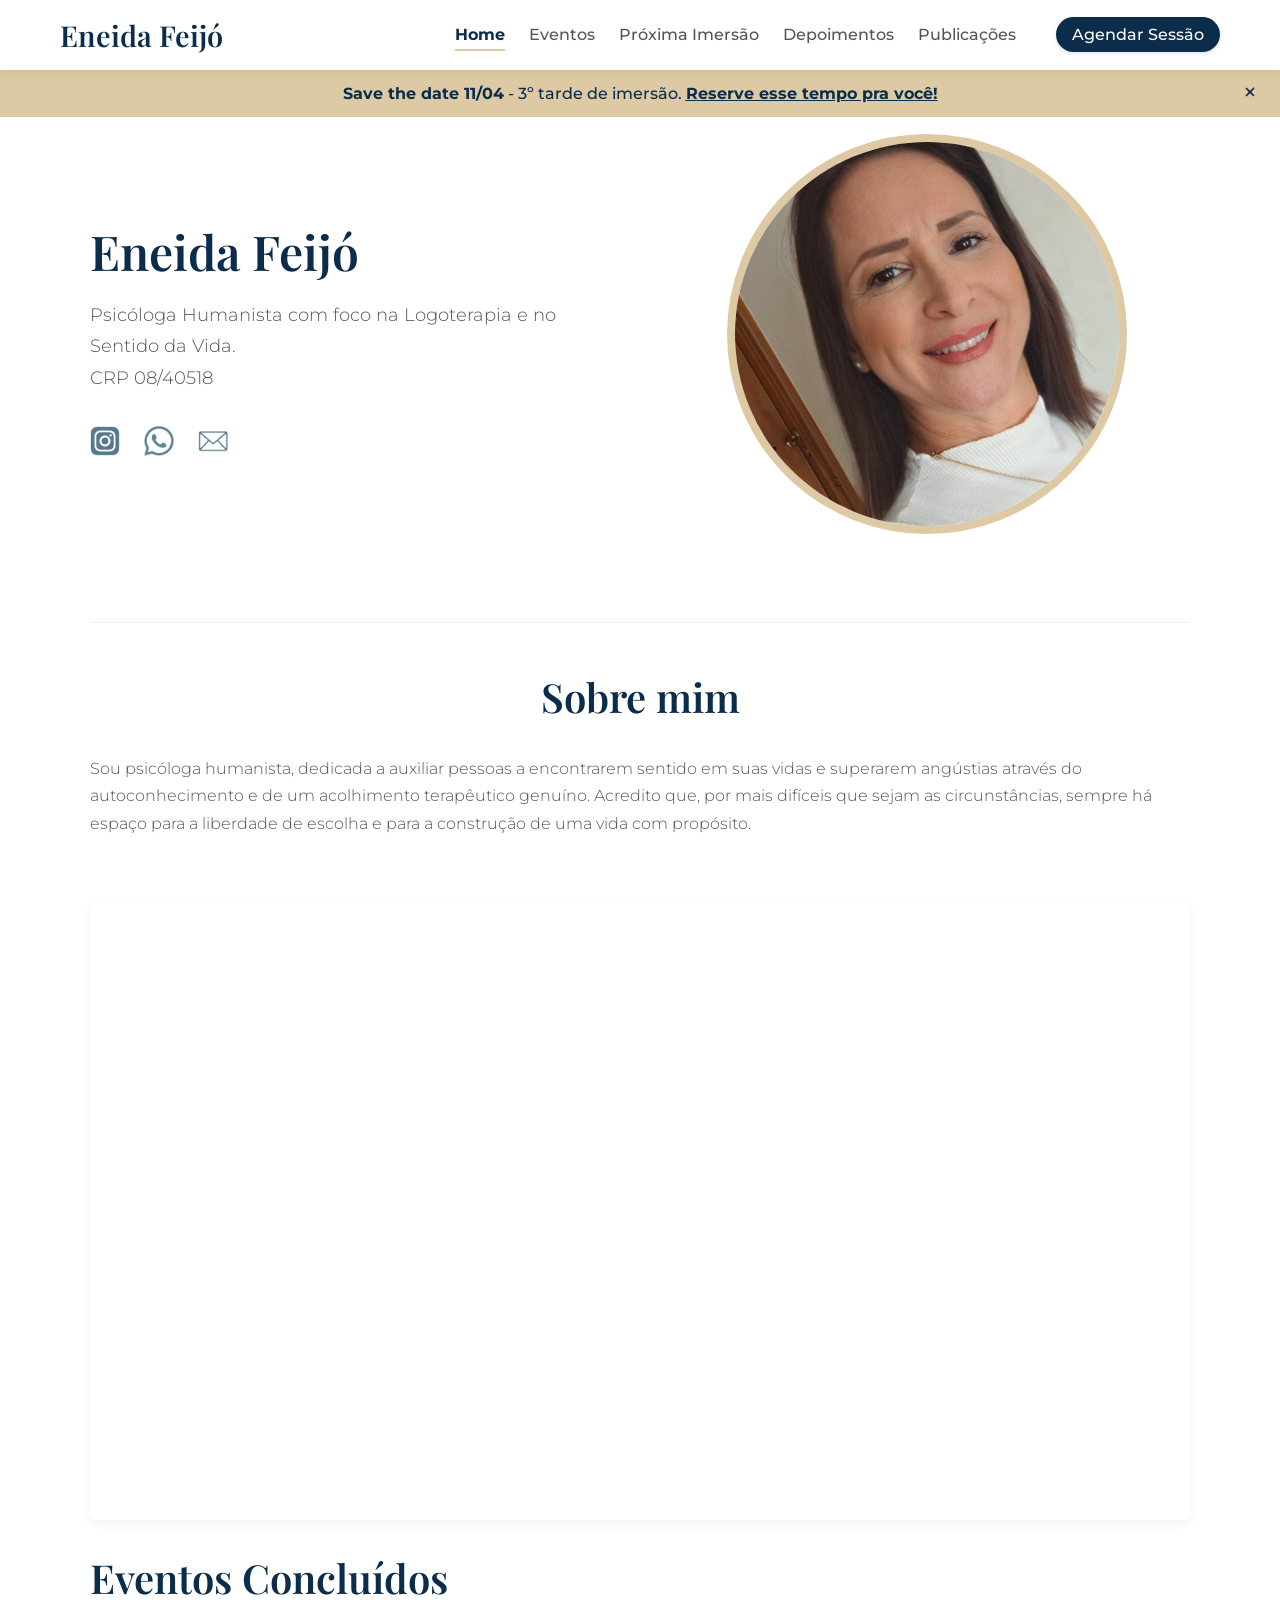
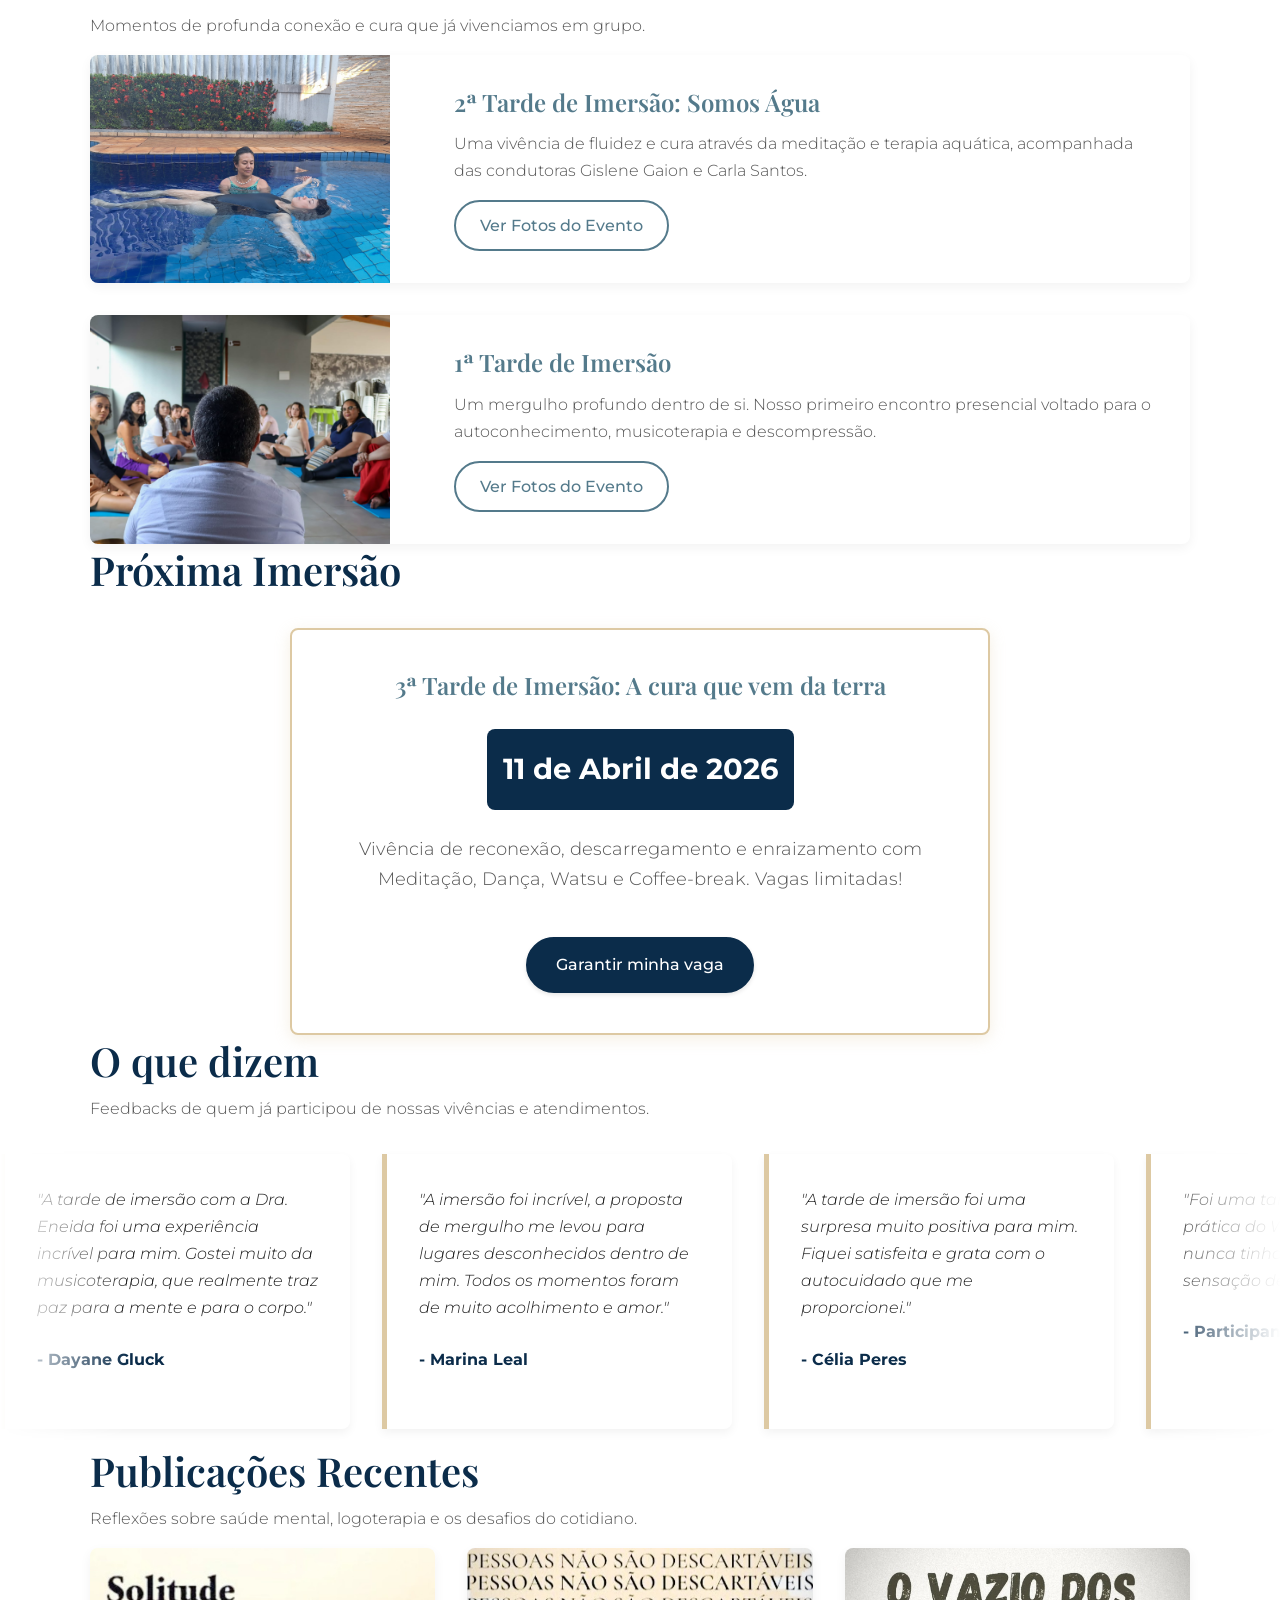
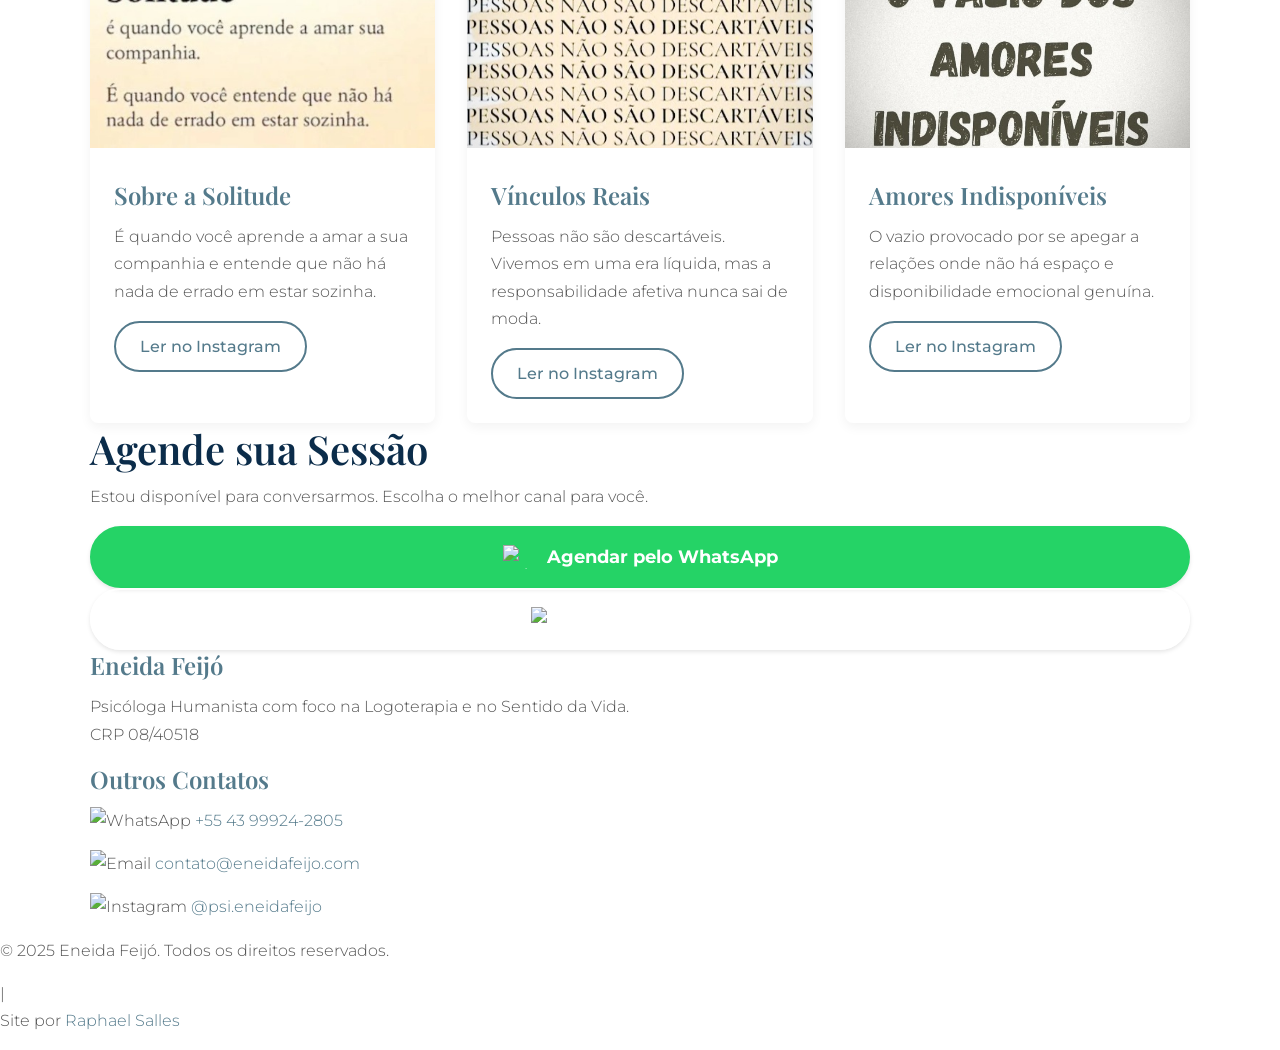
==== index.html @ 61a86a83 "feat: add modular JavaScript components for event management - Implemented main.js to load header, f" ====
<!DOCTYPE html>
<html lang="pt-br">
<head>
    <meta charset="UTF-8">
    <meta name="viewport" content="width=device-width, initial-scale=1.0">
    <title>Eneida Feijó - Psicóloga Humanista</title>
    
    <link rel="icon" type="image/png" href="assets/images/ui/logo.png">
    
    <link rel="stylesheet" href="/assets/css/main.css">
    
    <link rel="preconnect" href="https://fonts.googleapis.com">
    <link rel="preconnect" href="https://fonts.gstatic.com" crossorigin>
    <link href="https://fonts.googleapis.com/css2?family=Montserrat:wght@300;400;500;700&family=Playfair+Display:wght@400;600&display=swap" rel="stylesheet">
</head>
<body>

    <div id="app-banner"></div>
    <header class="main-header" id="app-header"></header>

    <main>
        <section id="home" class="section-home">
            <div class="container">
                <div class="home-grid">
                    
                    <div class="home-text">
                        <h1>Eneida Feijó</h1>
                        <p class="subtitle">Psicóloga Humanista com foco na Logoterapia e no Sentido da Vida.<br>CRP 08/40518</p>
                        
                        <div class="social-icons">
                            <a href="https://www.instagram.com/psi.eneidafeijo/" target="_blank" aria-label="Instagram">
                                <img src="/assets/images/ui/instagram-azul.png" alt="Instagram" class="icon-intro">
                            </a>
                            <a href="https://wa.me/5543999242805" target="_blank" aria-label="WhatsApp">
                                <img src="/assets/images/ui/whatsapp-azul.png" alt="WhatsApp" class="icon-intro">
                            </a>
                            <a href="mailto:contato@eneidafeijo.com" aria-label="Email">
                                <img src="/assets/images/ui/email-azul.png" alt="Email" class="icon-intro">
                            </a>
                        </div>
                    </div>
                    
                    <div class="home-image">
                        <img src="/assets/images/profissionais/eneida-portfolio.jpg" alt="Psicóloga Eneida Feijó">
                    </div>
                    
                    <div class="home-bio">
                        <h2>Sobre mim</h2>
                        <p>Sou psicóloga humanista, dedicada a auxiliar pessoas a encontrarem sentido em suas vidas e superarem angústias através do autoconhecimento e de um acolhimento terapêutico genuíno. Acredito que, por mais difíceis que sejam as circunstâncias, sempre há espaço para a liberdade de escolha e para a construção de uma vida com propósito.</p>
                    </div>
                    
                    <div class="home-video-wrapper">
                        <iframe src="https://www.youtube.com/embed/_Vg9Pw6vUlU?si=SUYnvyEhjFd2YHaq?rel=0&modestbranding=1" title="Apresentação Eneida Feijó" frameborder="0" allow="accelerometer; autoplay; clipboard-write; encrypted-media; gyroscope; picture-in-picture" allowfullscreen></iframe>
                    </div>

                </div>
            </div>
        </section>

        <section id="eventos-concluidos" class="section-common">
            <div class="container">
                <h2 class="section-title">Eventos Concluídos</h2>
                <p class="section-subtitle">Momentos de profunda conexão e cura que já vivenciamos em grupo.</p>
                
                <div class="event-grid">
                    <div class="event-card">
                        <div class="event-card-image">
                            <img src="/assets/images/eventos/evento-tarde-de-imersao-2.jpg" alt="2ª Tarde de Imersão">
                        </div>
                        <div class="event-card-content">
                            <h3>2ª Tarde de Imersão: Somos Água</h3>
                            <p>Uma vivência de fluidez e cura através da meditação e terapia aquática, acompanhada das condutoras Gislene Gaion e Carla Santos.</p>
                            <a href="/pages/tardedeimersao2/index.html" class="btn-secondary">Ver Fotos do Evento</a>
                        </div>
                    </div>
                    
                    <div class="event-card">
                        <div class="event-card-image">
                            <img src="/assets/images/eventos/evento-tarde-de-imersao-1.jpg" alt="1ª Tarde de Imersão">
                        </div>
                        <div class="event-card-content">
                            <h3>1ª Tarde de Imersão</h3>
                            <p>Um mergulho profundo dentro de si. Nosso primeiro encontro presencial voltado para o autoconhecimento, musicoterapia e descompressão.</p>
                            <a href="/pages/tardedeimersao1/index.html" class="btn-secondary">Ver Fotos do Evento</a>
                        </div>
                    </div>
                </div>
            </div>
        </section>

        <section id="proximos-eventos" class="section-common section-bg-alt">
            <div class="container">
                <h2 class="section-title">Próxima Imersão</h2>
                <div class="save-the-date-card">
                    <h3>3ª Tarde de Imersão: A cura que vem da terra</h3>
                    <div class="date-box">11 de Abril de 2026</div>
                    <p>Vivência de reconexão, descarregamento e enraizamento com Meditação, Dança, Watsu e Coffee-break. Vagas limitadas!</p>
                    <br>
                    <a href="/pages/tardedeimersao3/index.html" class="btn-primary">Garantir minha vaga</a>
                </div>
            </div>
        </section>

        <section id="depoimentos" class="section-common">
            <div class="container">
                <h2 class="section-title">O que dizem</h2>
                <p class="section-subtitle">Feedbacks de quem já participou de nossas vivências e atendimentos.</p>
            </div>
            
            <div class="testimonial-scroller">
                <div class="testimonial-scroller-inner">
                    <div class="testimonial-card-scrolling">
                        <p class="quote">"A tarde de imersão com a Dra. Eneida foi uma experiência incrível para mim. Gostei muito da musicoterapia, que realmente traz paz para a mente e para o corpo."</p>
                        <span class="author">- Dayane Gluck</span>
                    </div>
                    <div class="testimonial-card-scrolling">
                        <p class="quote">"A imersão foi incrível, a proposta de mergulho me levou para lugares desconhecidos dentro de mim. Todos os momentos foram de muito acolhimento e amor."</p>
                        <span class="author">- Marina Leal</span>
                    </div>
                    <div class="testimonial-card-scrolling">
                        <p class="quote">"A tarde de imersão foi uma surpresa muito positiva para mim. Fiquei satisfeita e grata com o autocuidado que me proporcionei."</p>
                        <span class="author">- Célia Peres</span>
                    </div>
                    <div class="testimonial-card-scrolling">
                        <p class="quote">"Foi uma tarde revigorante. A prática do Watsu foi algo que nunca tinha experimentado, uma sensação de leveza total."</p>
                        <span class="author">- Participante do Evento 2</span>
                    </div>
                    <div class="testimonial-card-scrolling">
                        <p class="quote">"Sair da rotina e conectar com a água foi essencial para meu final de ano. Gratidão Eneida!"</p>
                        <span class="author">- Participante do Evento 2</span>
                    </div>
                </div>
            </div>
        </section>

        <section id="publicacoes" class="section-common section-bg-alt">
            <div class="container">
                <h2 class="section-title">Publicações Recentes</h2>
                <p class="section-subtitle">Reflexões sobre saúde mental, logoterapia e os desafios do cotidiano.</p>
                
                <div class="publication-grid">
                    <div class="publication-card">
                        <img src="/assets/images/posts/post-solitude-amar-a-propria-companhia.jpeg" alt="Solitude">
                        <h3>Sobre a Solitude</h3>
                        <p>É quando você aprende a amar a sua companhia e entende que não há nada de errado em estar sozinha.</p>
                        <a href="https://www.instagram.com/psi.eneidafeijo/" target="_blank" class="btn-secondary">Ler no Instagram</a>
                    </div>
                    <div class="publication-card">
                        <img src="/assets/images/posts/post-pessoas-nao-sao-descartaveis.jpeg" alt="Pessoas não são descartáveis">
                        <h3>Vínculos Reais</h3>
                        <p>Pessoas não são descartáveis. Vivemos em uma era líquida, mas a responsabilidade afetiva nunca sai de moda.</p>
                        <a href="https://www.instagram.com/psi.eneidafeijo/" target="_blank" class="btn-secondary">Ler no Instagram</a>
                    </div>
                    <div class="publication-card">
                        <img src="/assets/images/posts/post-o-vazio-dos-amores-indisponiveis.jpeg" alt="O vazio dos amores indisponíveis">
                        <h3>Amores Indisponíveis</h3>
                        <p>O vazio provocado por se apegar a relações onde não há espaço e disponibilidade emocional genuína.</p>
                        <a href="https://www.instagram.com/psi.eneidafeijo/" target="_blank" class="btn-secondary">Ler no Instagram</a>
                    </div>
                </div>
            </div>
        </section>
    </main>

    <footer class="main-footer" id="app-footer"></footer>

    <script type="module" src="/assets/js/main.js"></script>
</body>
</html>
---- assets/css/main.css ----
/* ==========================================================================
   Main CSS File - Orquestrador de Estilos
   ========================================================================== */

/* 1. Base (Variáveis, Reset, Tipografia) */
@import url('base/variables.css');
@import url('base/reset.css');

/* 2. Layout (Estruturas globais, Header, Footer) */
@import url('layout/header.css');
@import url('layout/footer.css');
@import url('layout/banner.css');

/* 3. Componentes (Elementos reaproveitáveis) */
@import url('components/buttons.css');
@import url('components/cards.css');
@import url('components/forms.css');

/* 4. Páginas (Estilos específicos de escopo) */
@import url('pages/home.css');
@import url('pages/eventos.css');
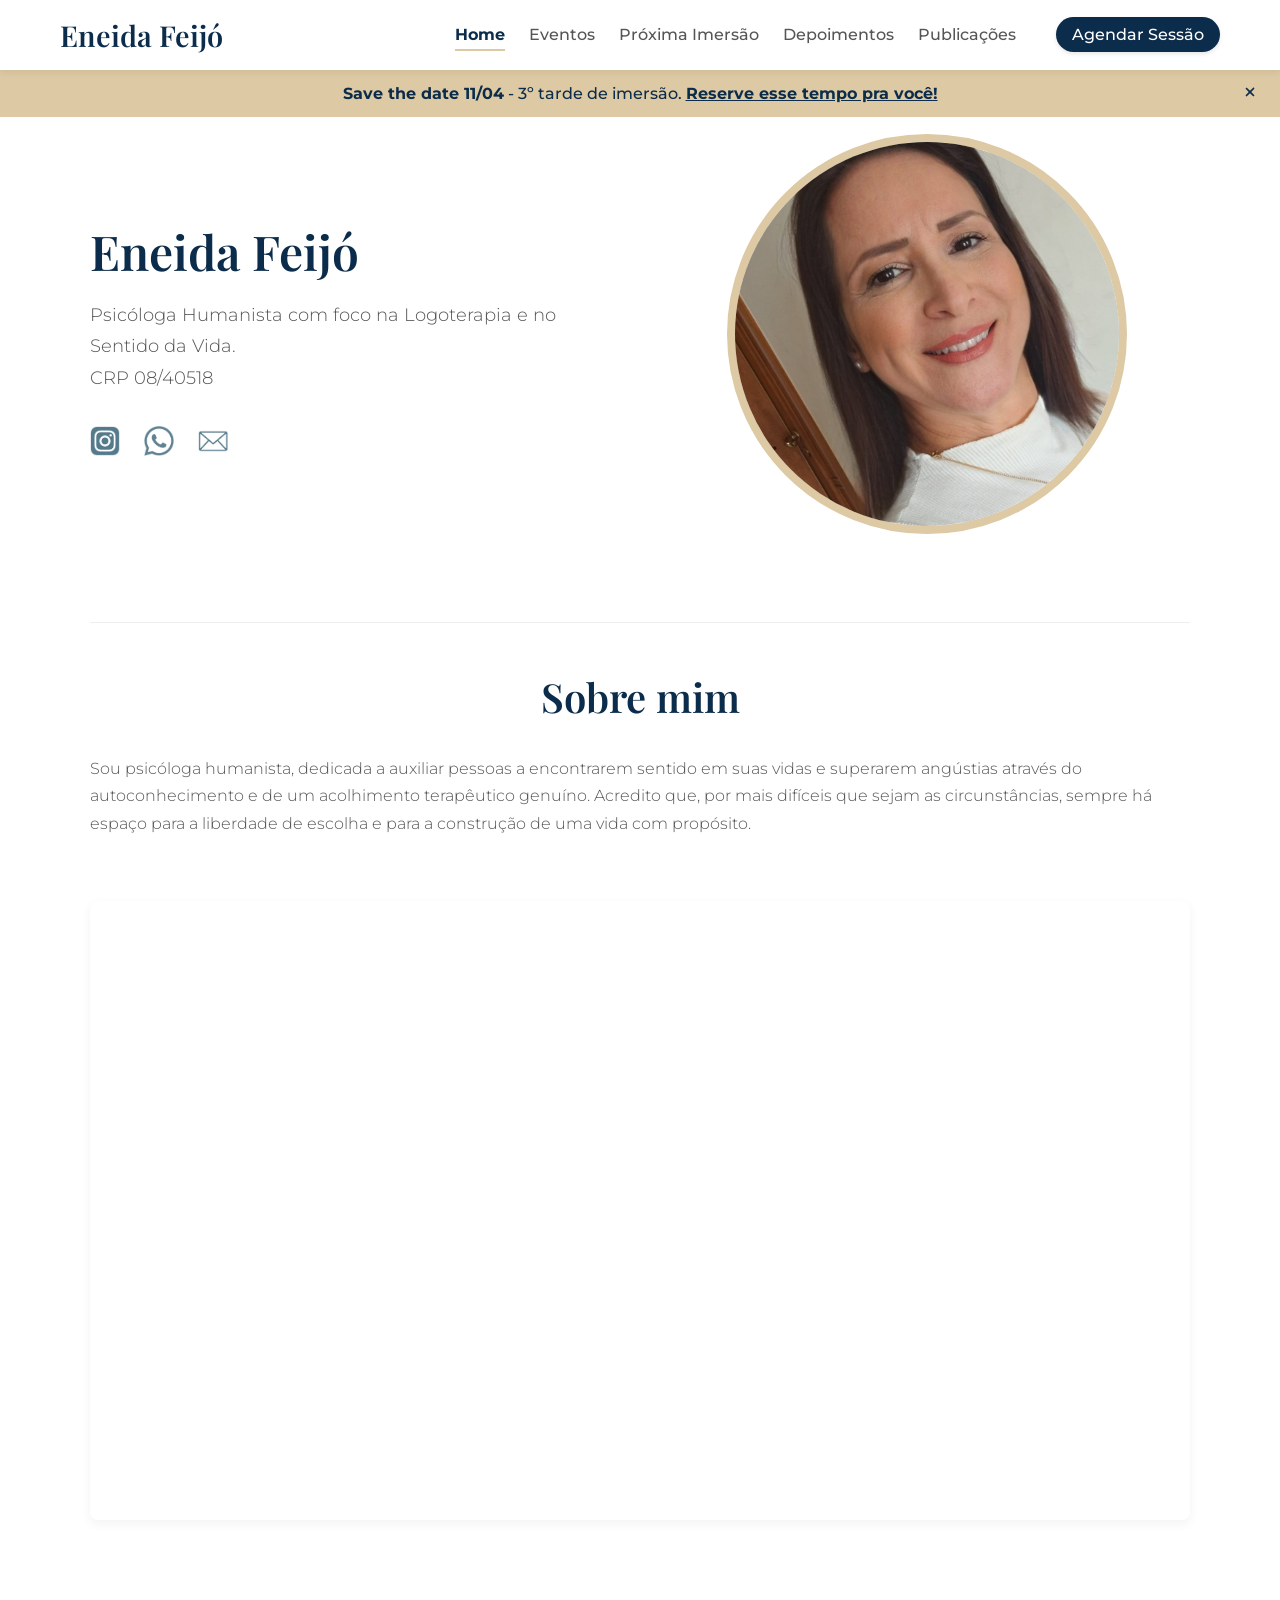
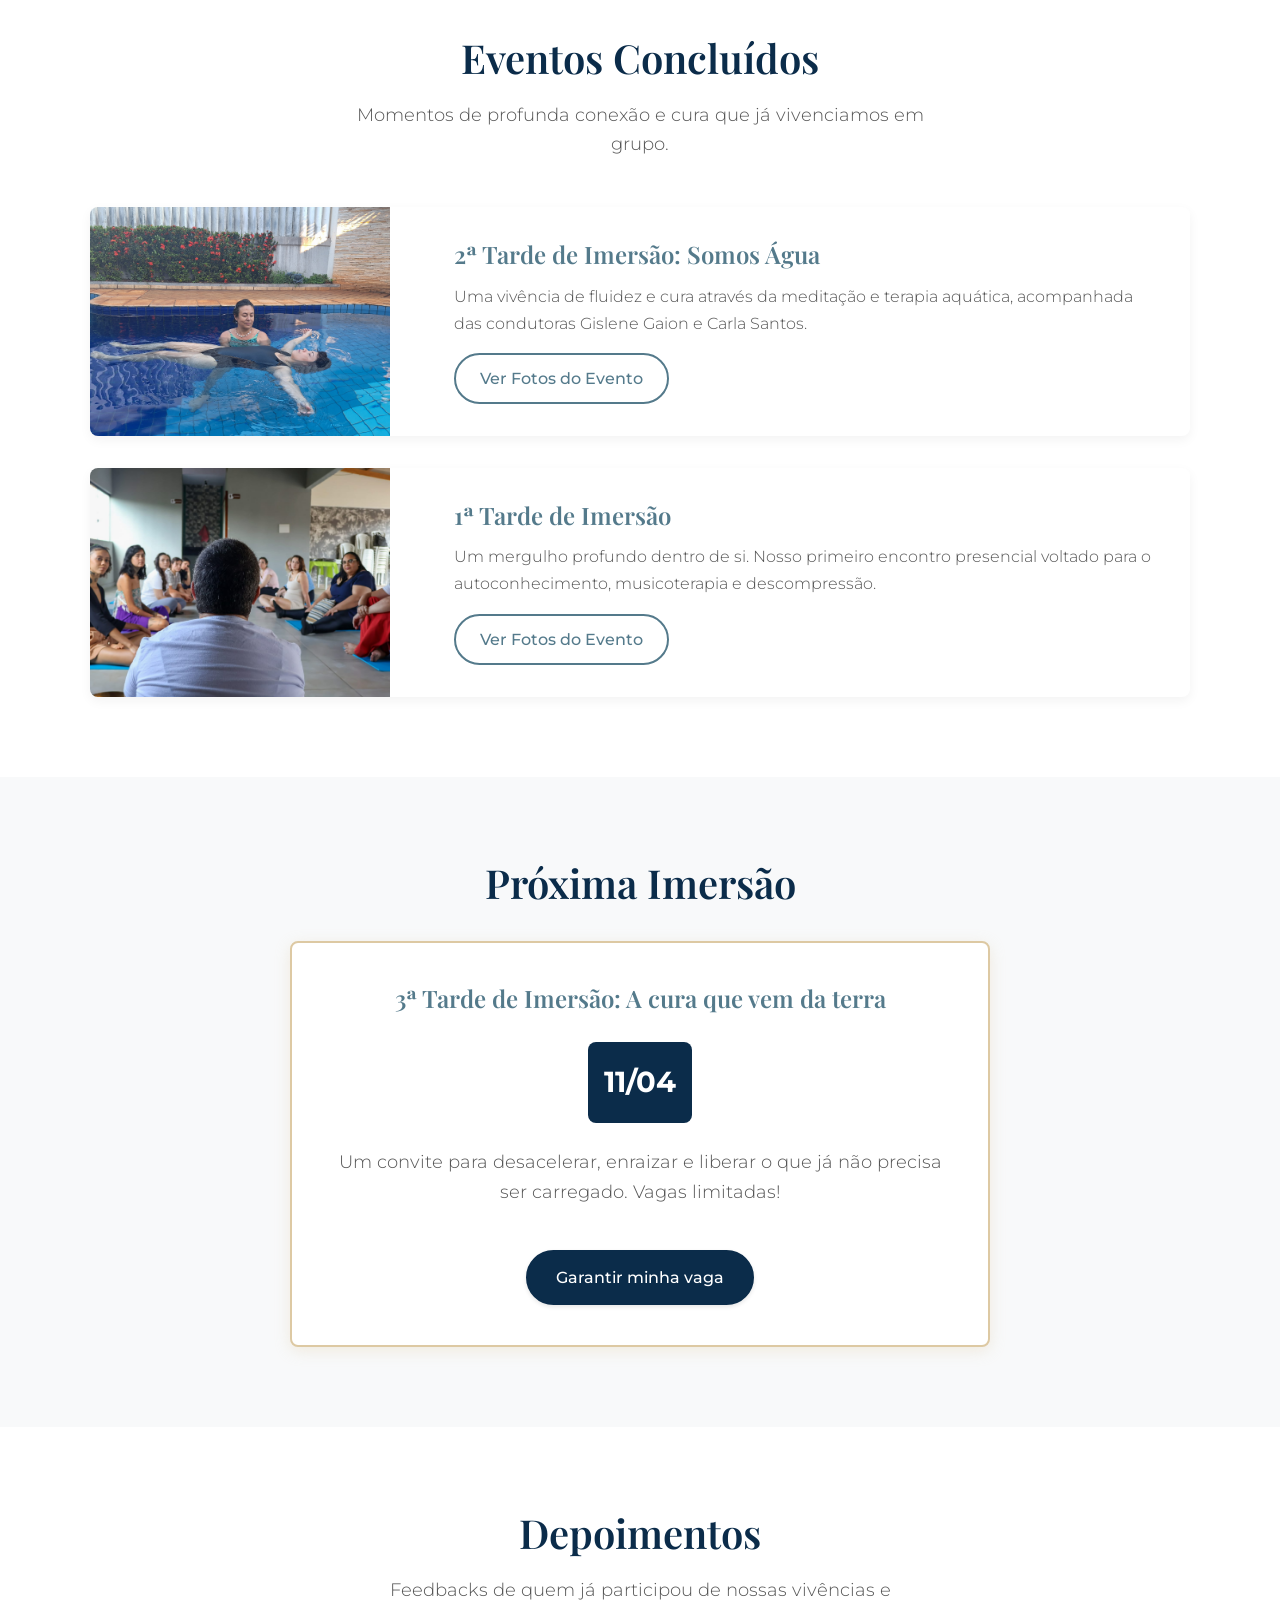
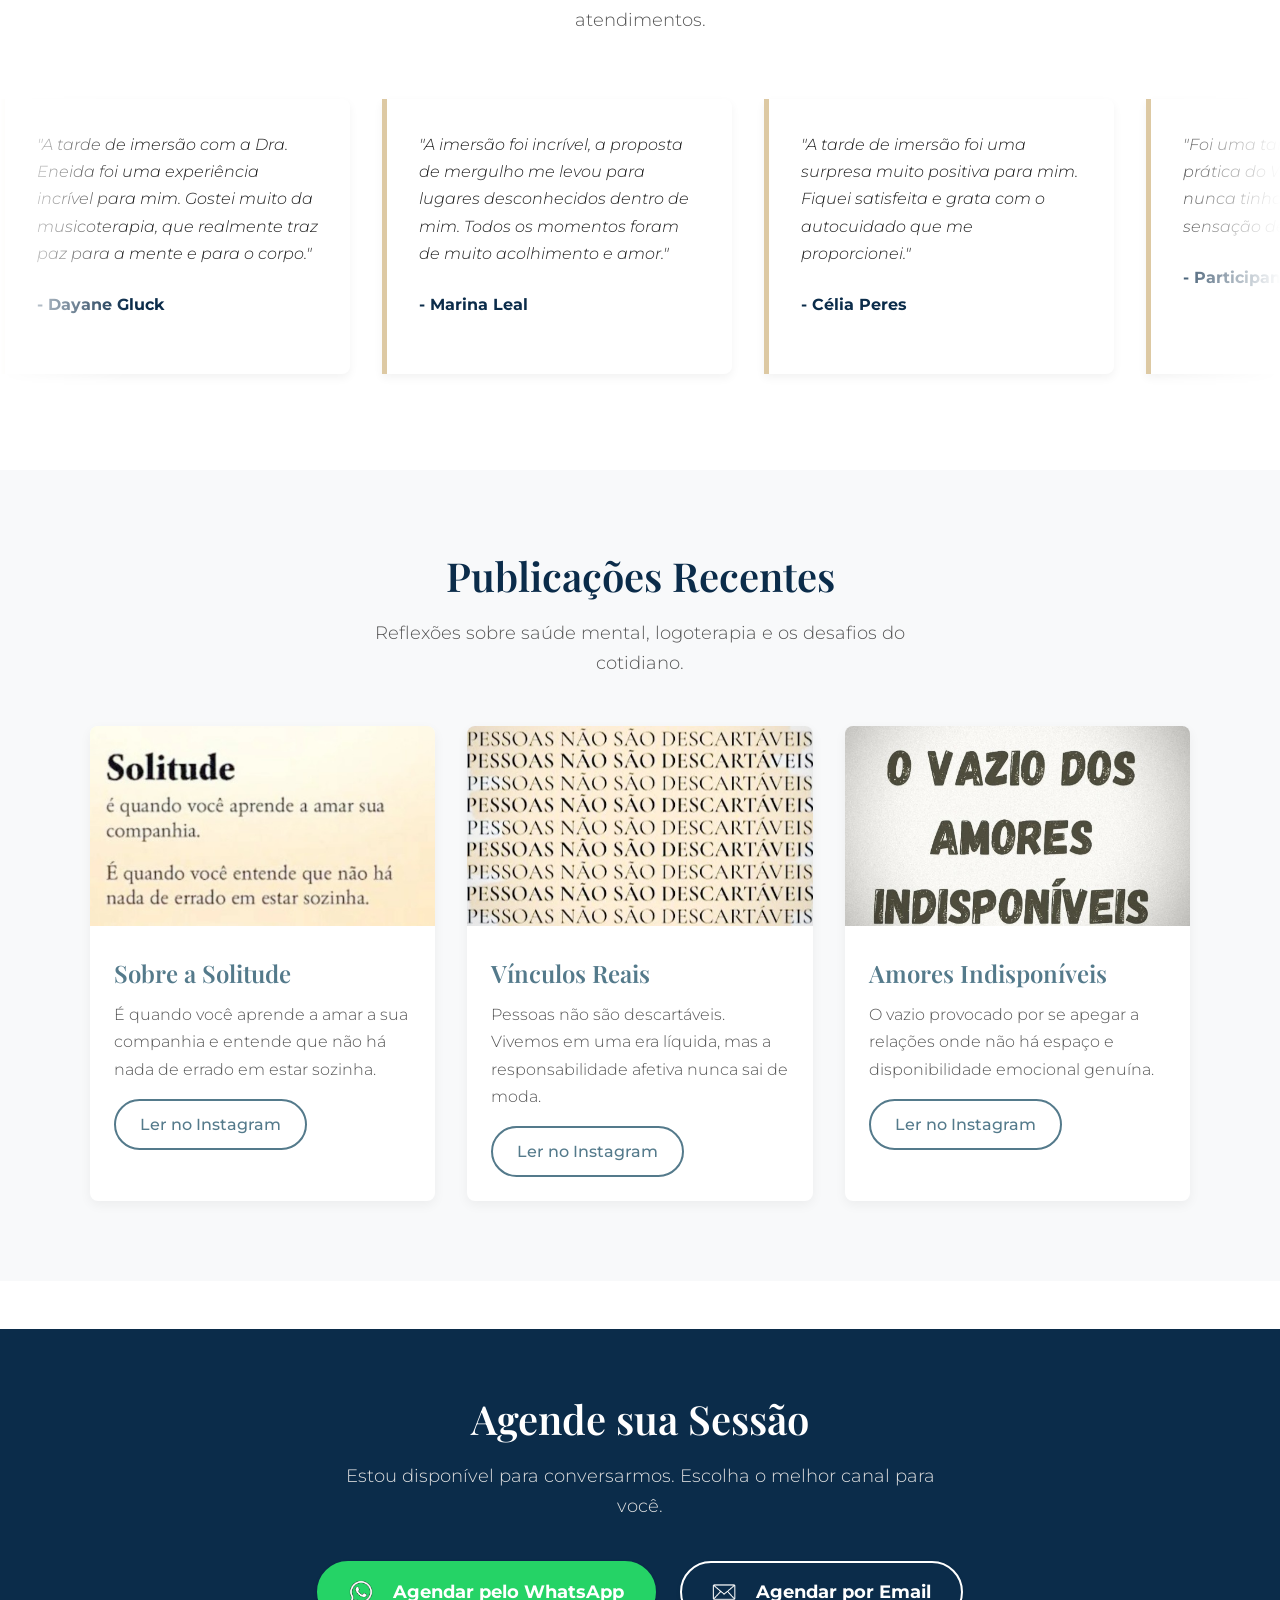
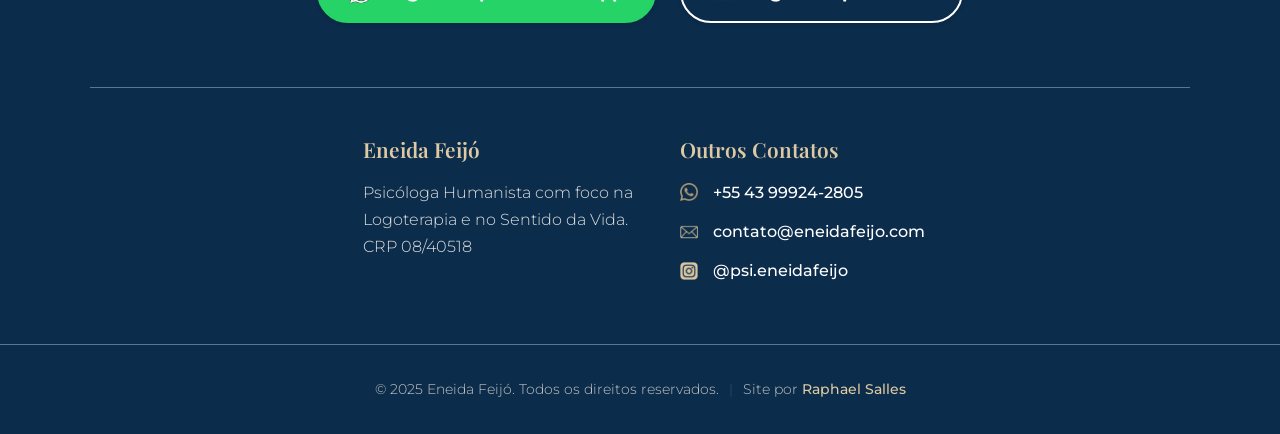
==== commit c9c61d70: "Refactor CSS styles and update HTML structure for improved layout and responsiveness - Enhanced rese" ====
--- a/index.html
+++ b/index.html
@@ -93,8 +93,8 @@
                 <h2 class="section-title">Próxima Imersão</h2>
                 <div class="save-the-date-card">
                     <h3>3ª Tarde de Imersão: A cura que vem da terra</h3>
-                    <div class="date-box">11 de Abril de 2026</div>
-                    <p>Vivência de reconexão, descarregamento e enraizamento com Meditação, Dança, Watsu e Coffee-break. Vagas limitadas!</p>
+                    <div class="date-box">11/04</div>
+                    <p>Um convite para desacelerar, enraizar e liberar o que já não precisa ser carregado. Vagas limitadas!</p>
                     <br>
                     <a href="/pages/tardedeimersao3/index.html" class="btn-primary">Garantir minha vaga</a>
                 </div>
@@ -103,7 +103,7 @@
 
         <section id="depoimentos" class="section-common">
             <div class="container">
-                <h2 class="section-title">O que dizem</h2>
+                <h2 class="section-title">Depoimentos</h2>
                 <p class="section-subtitle">Feedbacks de quem já participou de nossas vivências e atendimentos.</p>
             </div>
             
@@ -123,11 +123,11 @@
                     </div>
                     <div class="testimonial-card-scrolling">
                         <p class="quote">"Foi uma tarde revigorante. A prática do Watsu foi algo que nunca tinha experimentado, uma sensação de leveza total."</p>
-                        <span class="author">- Participante do Evento 2</span>
+                        <span class="author">- Participante da Imersão 2</span>
                     </div>
                     <div class="testimonial-card-scrolling">
                         <p class="quote">"Sair da rotina e conectar com a água foi essencial para meu final de ano. Gratidão Eneida!"</p>
-                        <span class="author">- Participante do Evento 2</span>
+                        <span class="author">- Participante da Imersão 2</span>
                     </div>
                 </div>
             </div>
@@ -143,19 +143,19 @@
                         <img src="/assets/images/posts/post-solitude-amar-a-propria-companhia.jpeg" alt="Solitude">
                         <h3>Sobre a Solitude</h3>
                         <p>É quando você aprende a amar a sua companhia e entende que não há nada de errado em estar sozinha.</p>
-                        <a href="https://www.instagram.com/psi.eneidafeijo/" target="_blank" class="btn-secondary">Ler no Instagram</a>
+                        <a href="https://www.instagram.com/p/DOPGVZWkYAW/?igsh=dzVzY2w1NGh0NGZo&img_index=1" target="_blank" class="btn-secondary">Ler no Instagram</a>
                     </div>
                     <div class="publication-card">
                         <img src="/assets/images/posts/post-pessoas-nao-sao-descartaveis.jpeg" alt="Pessoas não são descartáveis">
                         <h3>Vínculos Reais</h3>
                         <p>Pessoas não são descartáveis. Vivemos em uma era líquida, mas a responsabilidade afetiva nunca sai de moda.</p>
-                        <a href="https://www.instagram.com/psi.eneidafeijo/" target="_blank" class="btn-secondary">Ler no Instagram</a>
+                        <a href="https://www.instagram.com/p/DOH5jujEdta/?igsh=MXU3M2F1MHpsc2RhYg%3D%3D" target="_blank" class="btn-secondary">Ler no Instagram</a>
                     </div>
                     <div class="publication-card">
                         <img src="/assets/images/posts/post-o-vazio-dos-amores-indisponiveis.jpeg" alt="O vazio dos amores indisponíveis">
                         <h3>Amores Indisponíveis</h3>
                         <p>O vazio provocado por se apegar a relações onde não há espaço e disponibilidade emocional genuína.</p>
-                        <a href="https://www.instagram.com/psi.eneidafeijo/" target="_blank" class="btn-secondary">Ler no Instagram</a>
+                        <a href="https://www.instagram.com/p/DRIhol_EYol/?igsh=MXVjd3Rtd3o1OWtwOA%3D%3D" target="_blank" class="btn-secondary">Ler no Instagram</a>
                     </div>
                 </div>
             </div>
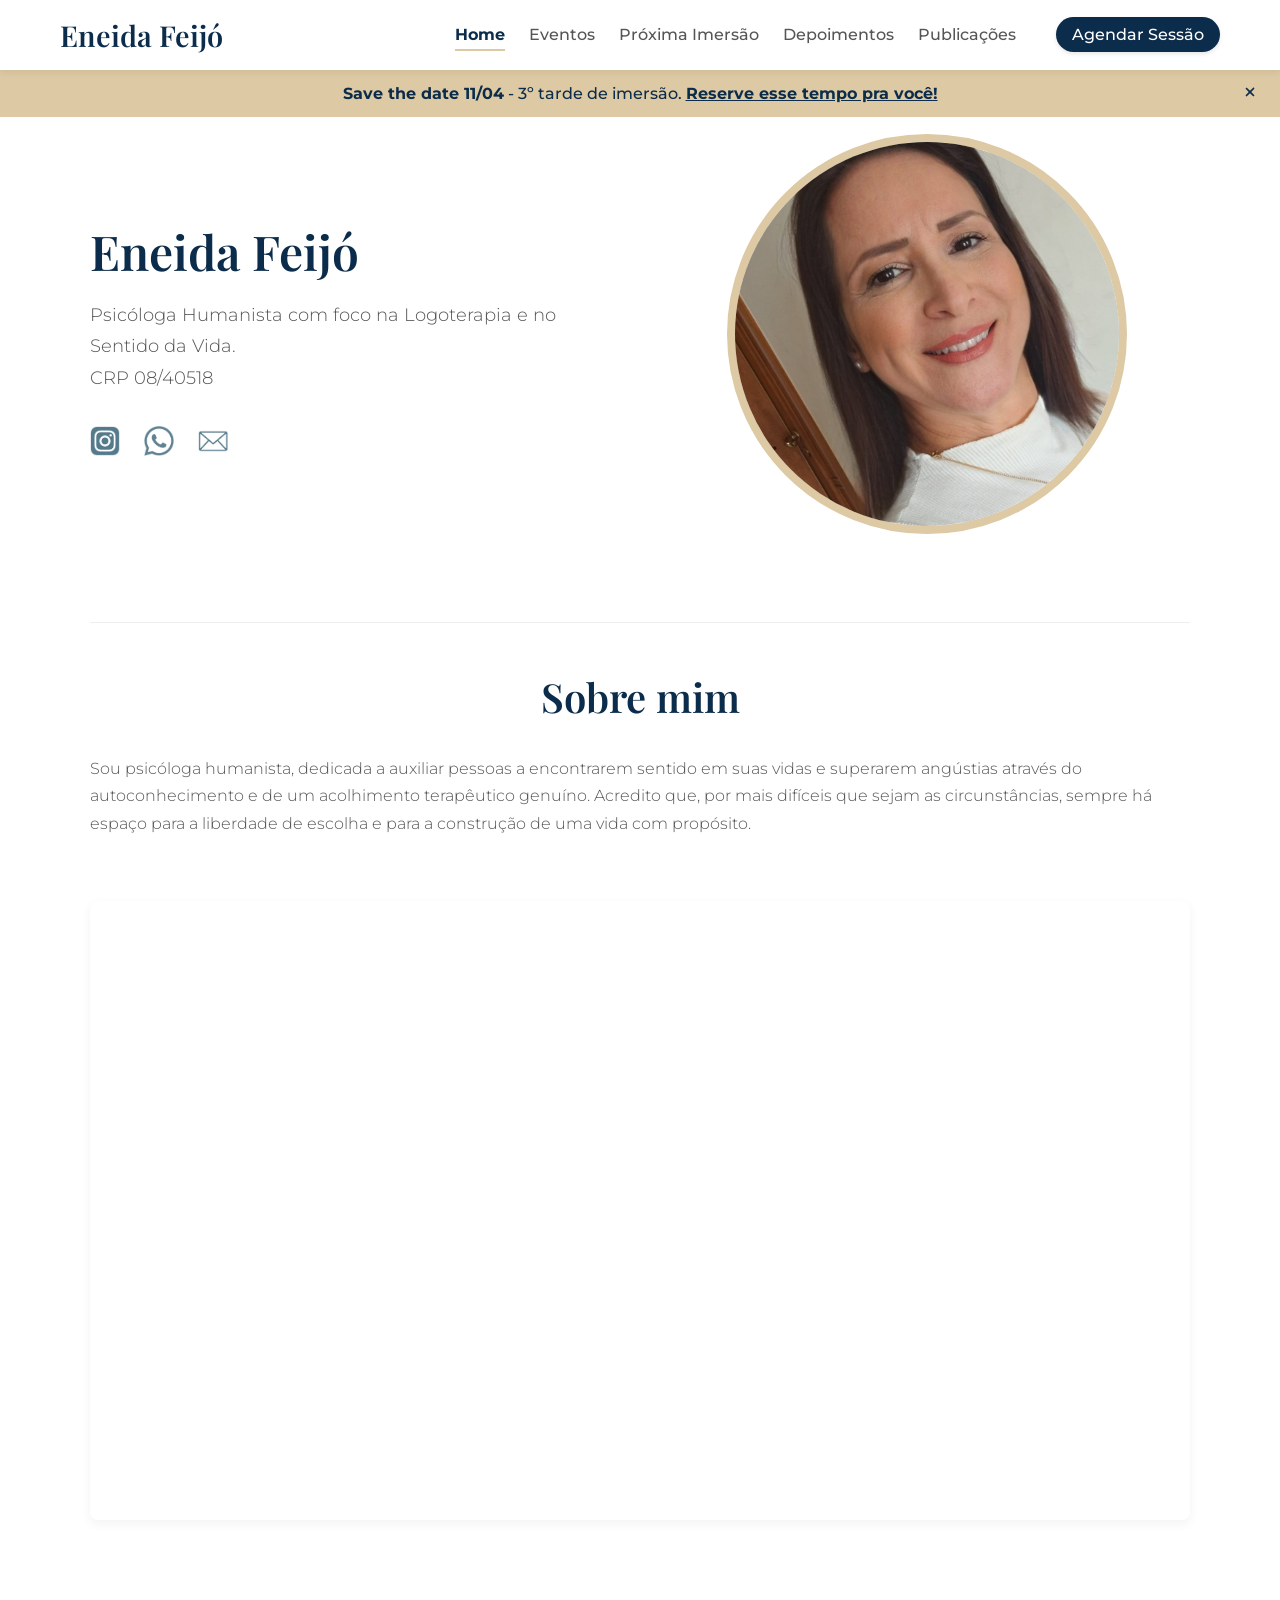
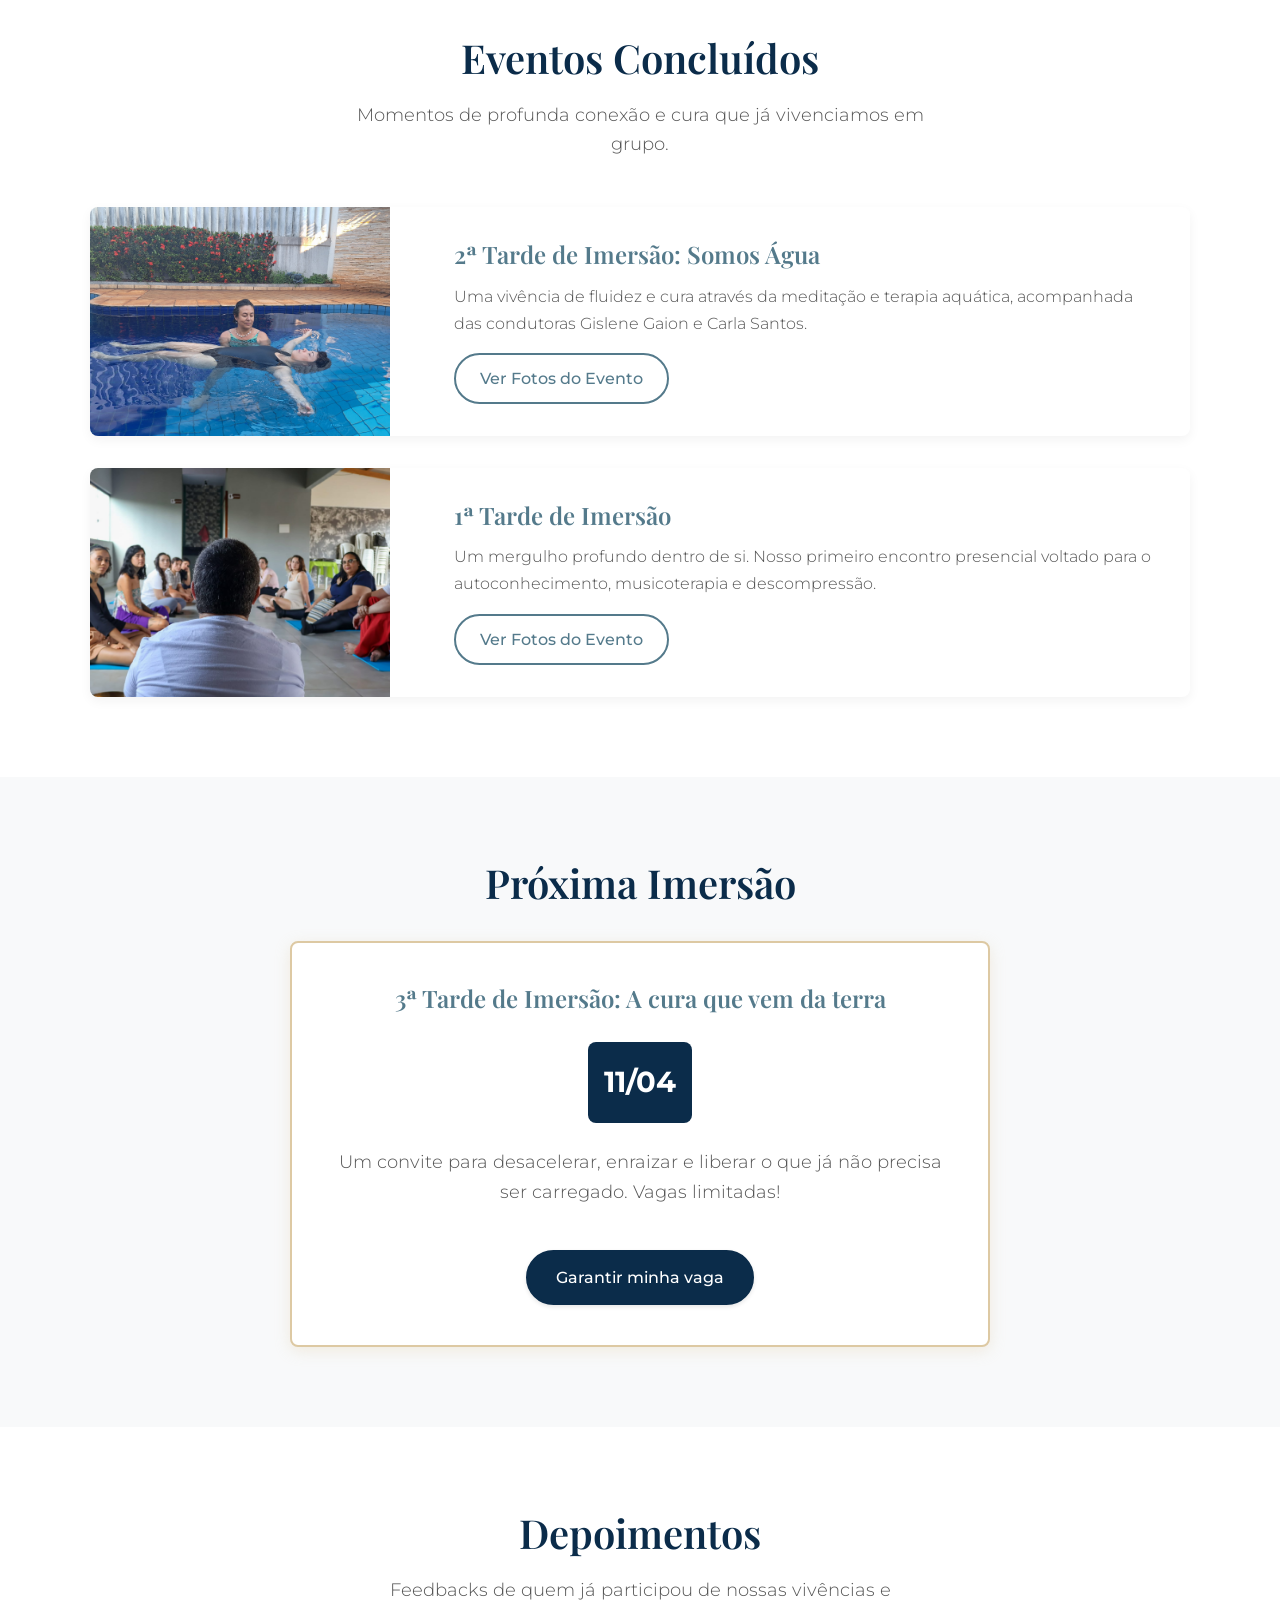
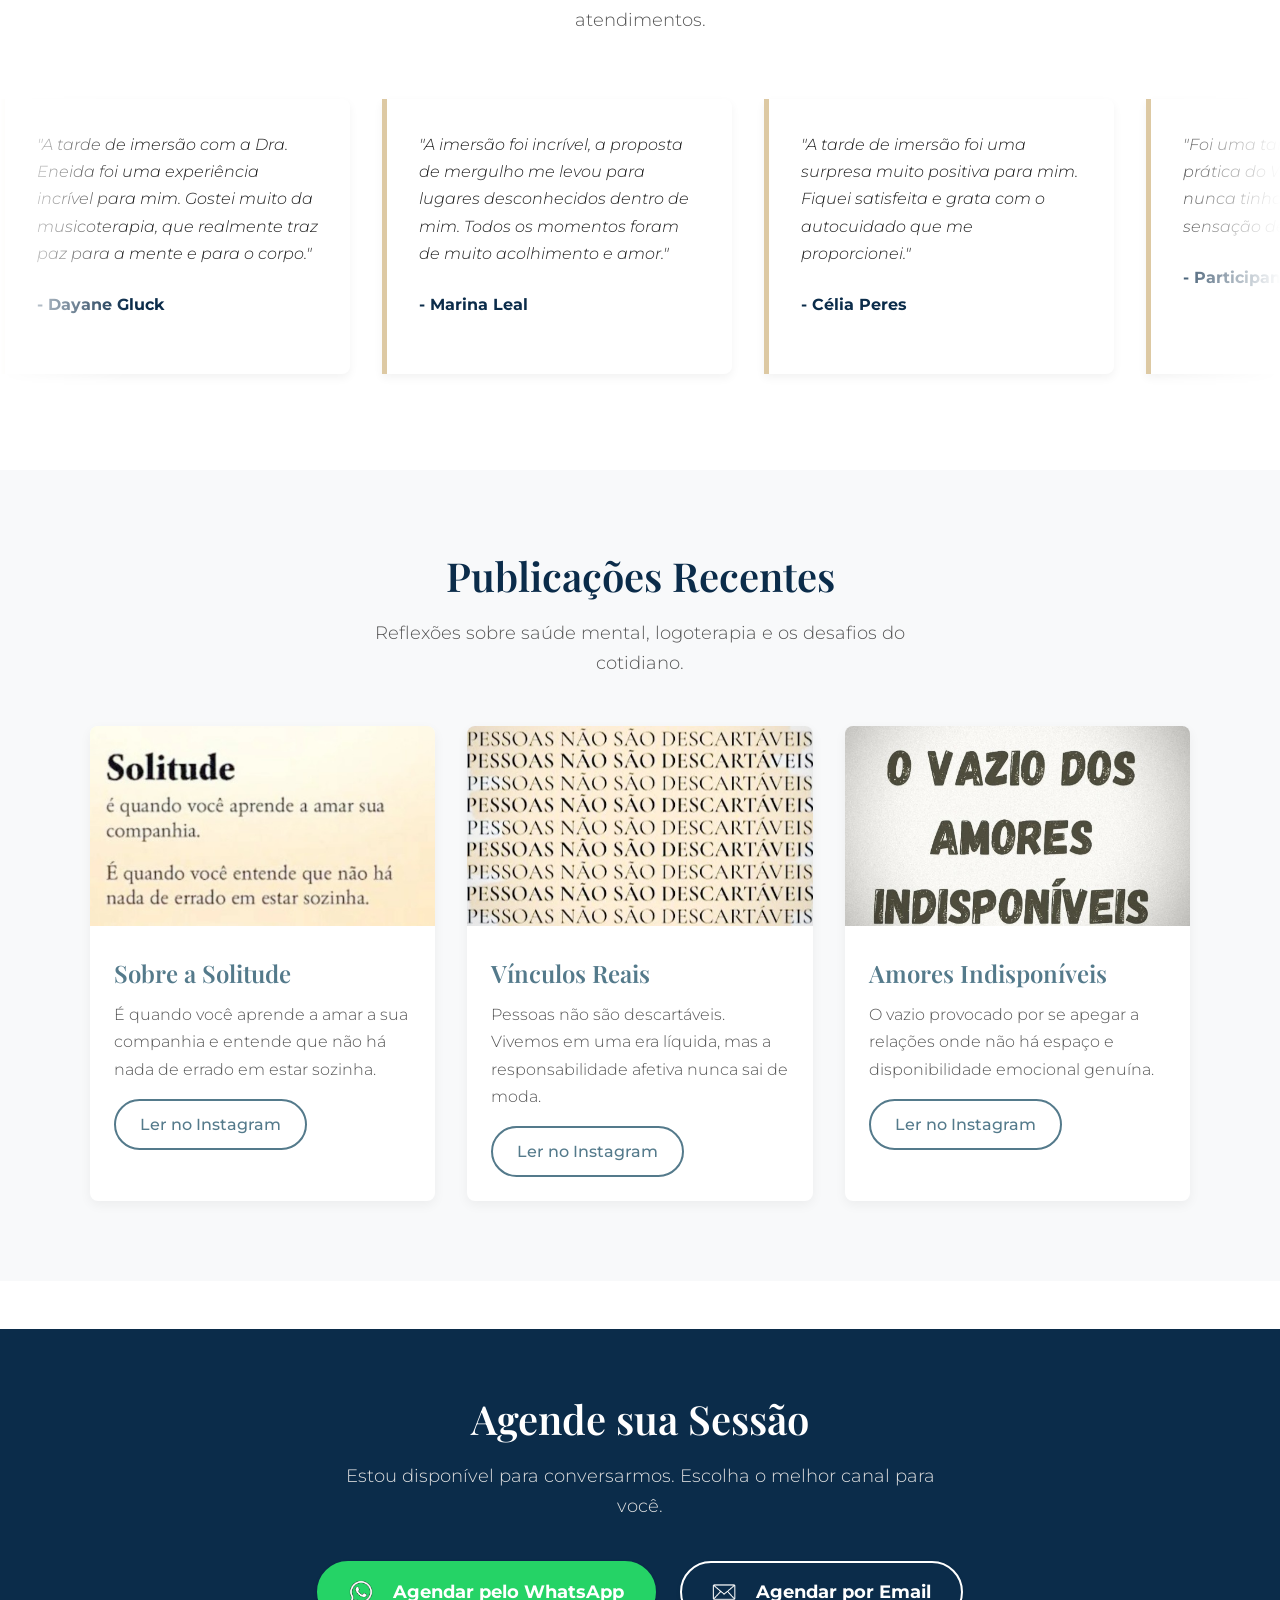
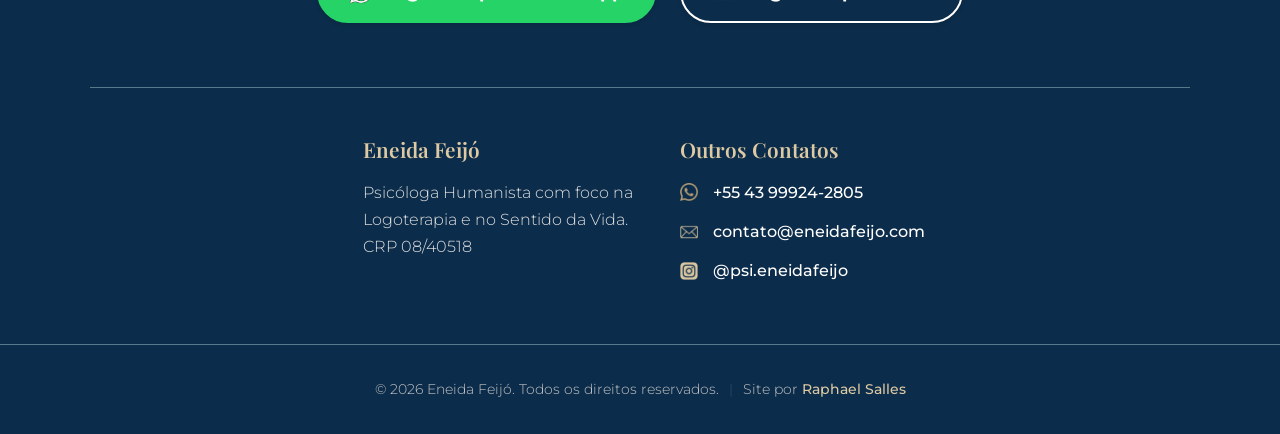
==== commit 66321205: "fix: update asset paths for consistency across pages" ====
--- a/index.html
+++ b/index.html
@@ -7,7 +7,7 @@
     
     <link rel="icon" type="image/png" href="assets/images/ui/logo.png">
     
-    <link rel="stylesheet" href="/assets/css/main.css">
+    <link rel="stylesheet" href="./assets/css/main.css">
     
     <link rel="preconnect" href="https://fonts.googleapis.com">
     <link rel="preconnect" href="https://fonts.gstatic.com" crossorigin>
@@ -29,19 +29,19 @@
                         
                         <div class="social-icons">
                             <a href="https://www.instagram.com/psi.eneidafeijo/" target="_blank" aria-label="Instagram">
-                                <img src="/assets/images/ui/instagram-azul.png" alt="Instagram" class="icon-intro">
+                                <img src="./assets/images/ui/instagram-azul.png" alt="Instagram" class="icon-intro">
                             </a>
                             <a href="https://wa.me/5543999242805" target="_blank" aria-label="WhatsApp">
-                                <img src="/assets/images/ui/whatsapp-azul.png" alt="WhatsApp" class="icon-intro">
+                                <img src="./assets/images/ui/whatsapp-azul.png" alt="WhatsApp" class="icon-intro">
                             </a>
                             <a href="mailto:contato@eneidafeijo.com" aria-label="Email">
-                                <img src="/assets/images/ui/email-azul.png" alt="Email" class="icon-intro">
+                                <img src="./assets/images/ui/email-azul.png" alt="Email" class="icon-intro">
                             </a>
                         </div>
                     </div>
                     
                     <div class="home-image">
-                        <img src="/assets/images/profissionais/eneida-portfolio.jpg" alt="Psicóloga Eneida Feijó">
+                        <img src="./assets/images/profissionais/eneida-portfolio.jpg" alt="Psicóloga Eneida Feijó">
                     </div>
                     
                     <div class="home-bio">
@@ -65,23 +65,23 @@
                 <div class="event-grid">
                     <div class="event-card">
                         <div class="event-card-image">
-                            <img src="/assets/images/eventos/evento-tarde-de-imersao-2.jpg" alt="2ª Tarde de Imersão">
+                            <img src="./assets/images/eventos/evento-tarde-de-imersao-2.jpg" alt="2ª Tarde de Imersão">
                         </div>
                         <div class="event-card-content">
                             <h3>2ª Tarde de Imersão: Somos Água</h3>
                             <p>Uma vivência de fluidez e cura através da meditação e terapia aquática, acompanhada das condutoras Gislene Gaion e Carla Santos.</p>
-                            <a href="/pages/tardedeimersao2/index.html" class="btn-secondary">Ver Fotos do Evento</a>
+                            <a href="./pages/tardedeimersao2/index.html" class="btn-secondary">Ver Fotos do Evento</a>
                         </div>
                     </div>
                     
                     <div class="event-card">
                         <div class="event-card-image">
-                            <img src="/assets/images/eventos/evento-tarde-de-imersao-1.jpg" alt="1ª Tarde de Imersão">
+                            <img src="./assets/images/eventos/evento-tarde-de-imersao-1.jpg" alt="1ª Tarde de Imersão">
                         </div>
                         <div class="event-card-content">
                             <h3>1ª Tarde de Imersão</h3>
                             <p>Um mergulho profundo dentro de si. Nosso primeiro encontro presencial voltado para o autoconhecimento, musicoterapia e descompressão.</p>
-                            <a href="/pages/tardedeimersao1/index.html" class="btn-secondary">Ver Fotos do Evento</a>
+                            <a href="./pages/tardedeimersao1/index.html" class="btn-secondary">Ver Fotos do Evento</a>
                         </div>
                     </div>
                 </div>
@@ -96,7 +96,7 @@
                     <div class="date-box">11/04</div>
                     <p>Um convite para desacelerar, enraizar e liberar o que já não precisa ser carregado. Vagas limitadas!</p>
                     <br>
-                    <a href="/pages/tardedeimersao3/index.html" class="btn-primary">Garantir minha vaga</a>
+                    <a href="./pages/tardedeimersao3/index.html" class="btn-primary">Garantir minha vaga</a>
                 </div>
             </div>
         </section>
@@ -140,19 +140,19 @@
                 
                 <div class="publication-grid">
                     <div class="publication-card">
-                        <img src="/assets/images/posts/post-solitude-amar-a-propria-companhia.jpeg" alt="Solitude">
+                        <img src="./assets/images/posts/post-solitude-amar-a-propria-companhia.jpeg" alt="Solitude">
                         <h3>Sobre a Solitude</h3>
                         <p>É quando você aprende a amar a sua companhia e entende que não há nada de errado em estar sozinha.</p>
                         <a href="https://www.instagram.com/p/DOPGVZWkYAW/?igsh=dzVzY2w1NGh0NGZo&img_index=1" target="_blank" class="btn-secondary">Ler no Instagram</a>
                     </div>
                     <div class="publication-card">
-                        <img src="/assets/images/posts/post-pessoas-nao-sao-descartaveis.jpeg" alt="Pessoas não são descartáveis">
+                        <img src="./assets/images/posts/post-pessoas-nao-sao-descartaveis.jpeg" alt="Pessoas não são descartáveis">
                         <h3>Vínculos Reais</h3>
                         <p>Pessoas não são descartáveis. Vivemos em uma era líquida, mas a responsabilidade afetiva nunca sai de moda.</p>
                         <a href="https://www.instagram.com/p/DOH5jujEdta/?igsh=MXU3M2F1MHpsc2RhYg%3D%3D" target="_blank" class="btn-secondary">Ler no Instagram</a>
                     </div>
                     <div class="publication-card">
-                        <img src="/assets/images/posts/post-o-vazio-dos-amores-indisponiveis.jpeg" alt="O vazio dos amores indisponíveis">
+                        <img src="./assets/images/posts/post-o-vazio-dos-amores-indisponiveis.jpeg" alt="O vazio dos amores indisponíveis">
                         <h3>Amores Indisponíveis</h3>
                         <p>O vazio provocado por se apegar a relações onde não há espaço e disponibilidade emocional genuína.</p>
                         <a href="https://www.instagram.com/p/DRIhol_EYol/?igsh=MXVjd3Rtd3o1OWtwOA%3D%3D" target="_blank" class="btn-secondary">Ler no Instagram</a>
@@ -164,6 +164,6 @@
 
     <footer class="main-footer" id="app-footer"></footer>
 
-    <script type="module" src="/assets/js/main.js"></script>
+    <script type="module" src="./assets/js/main.js"></script>
 </body>
 </html>
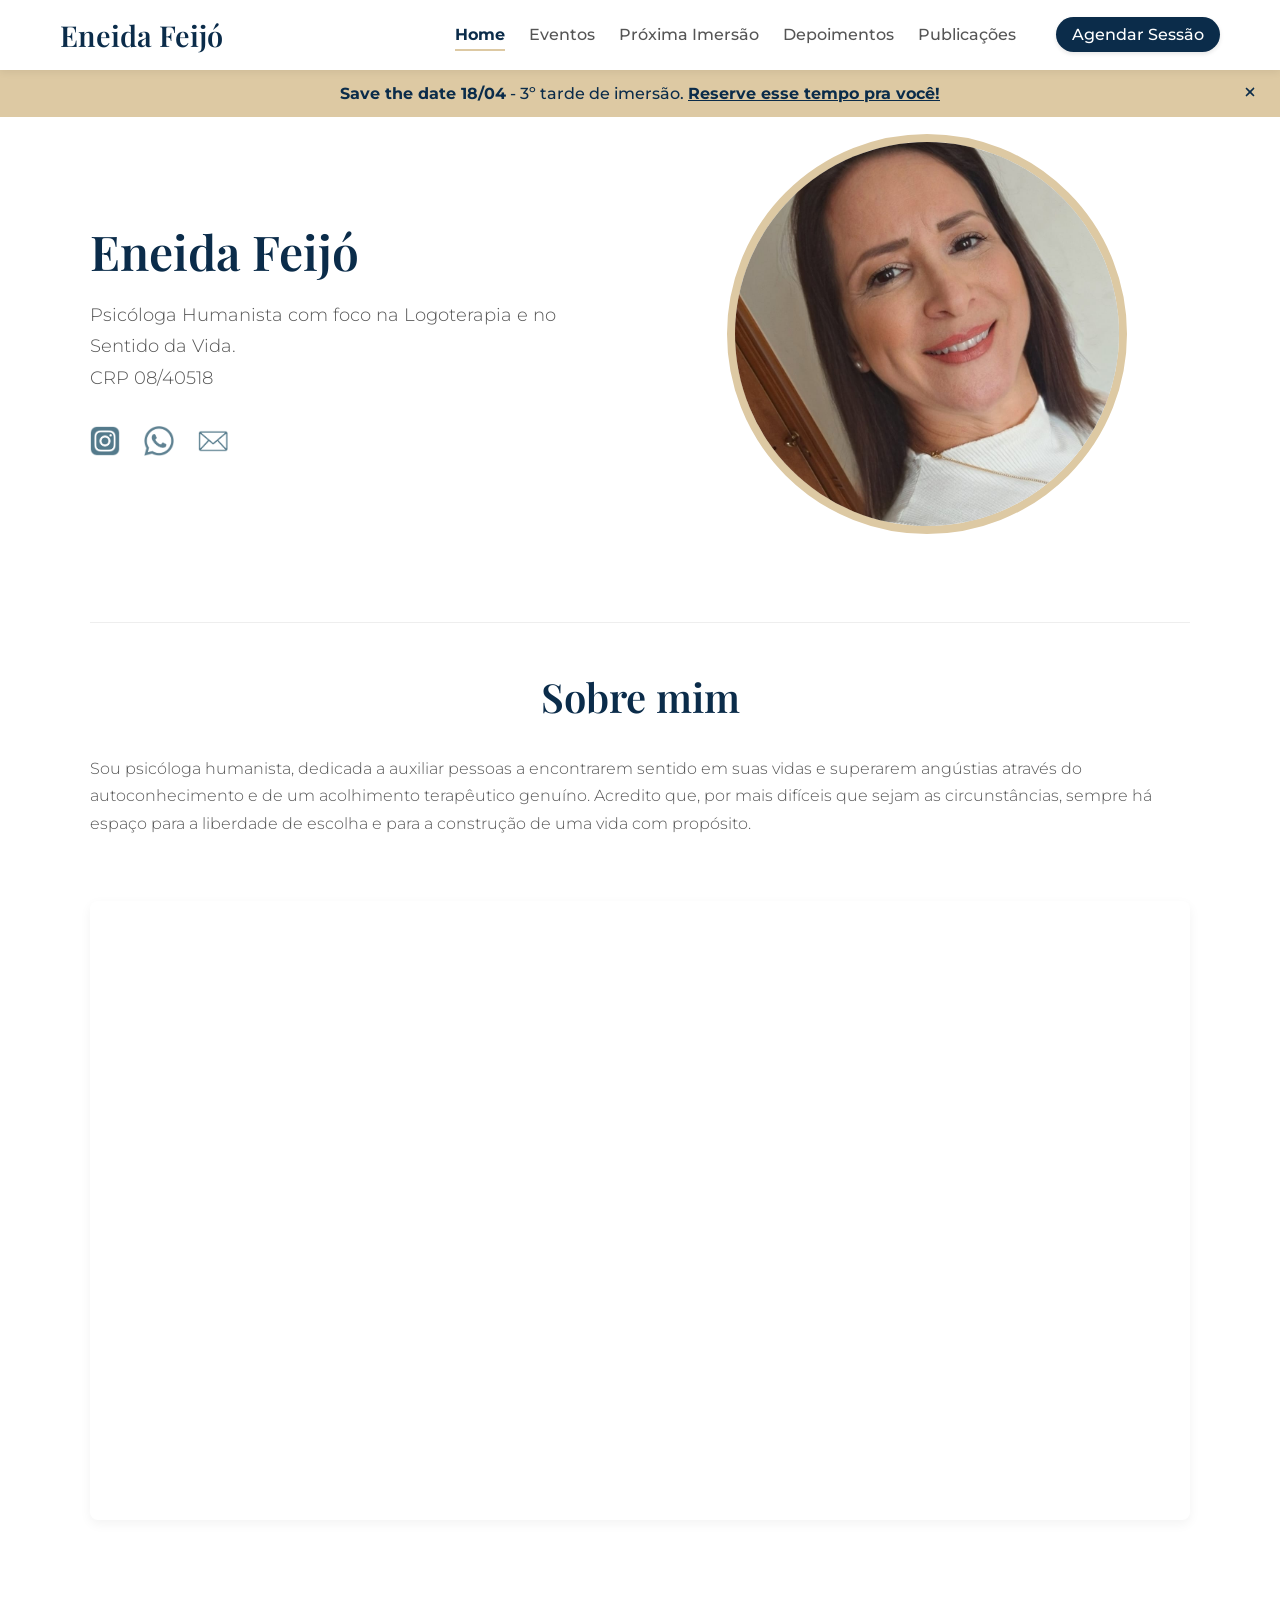
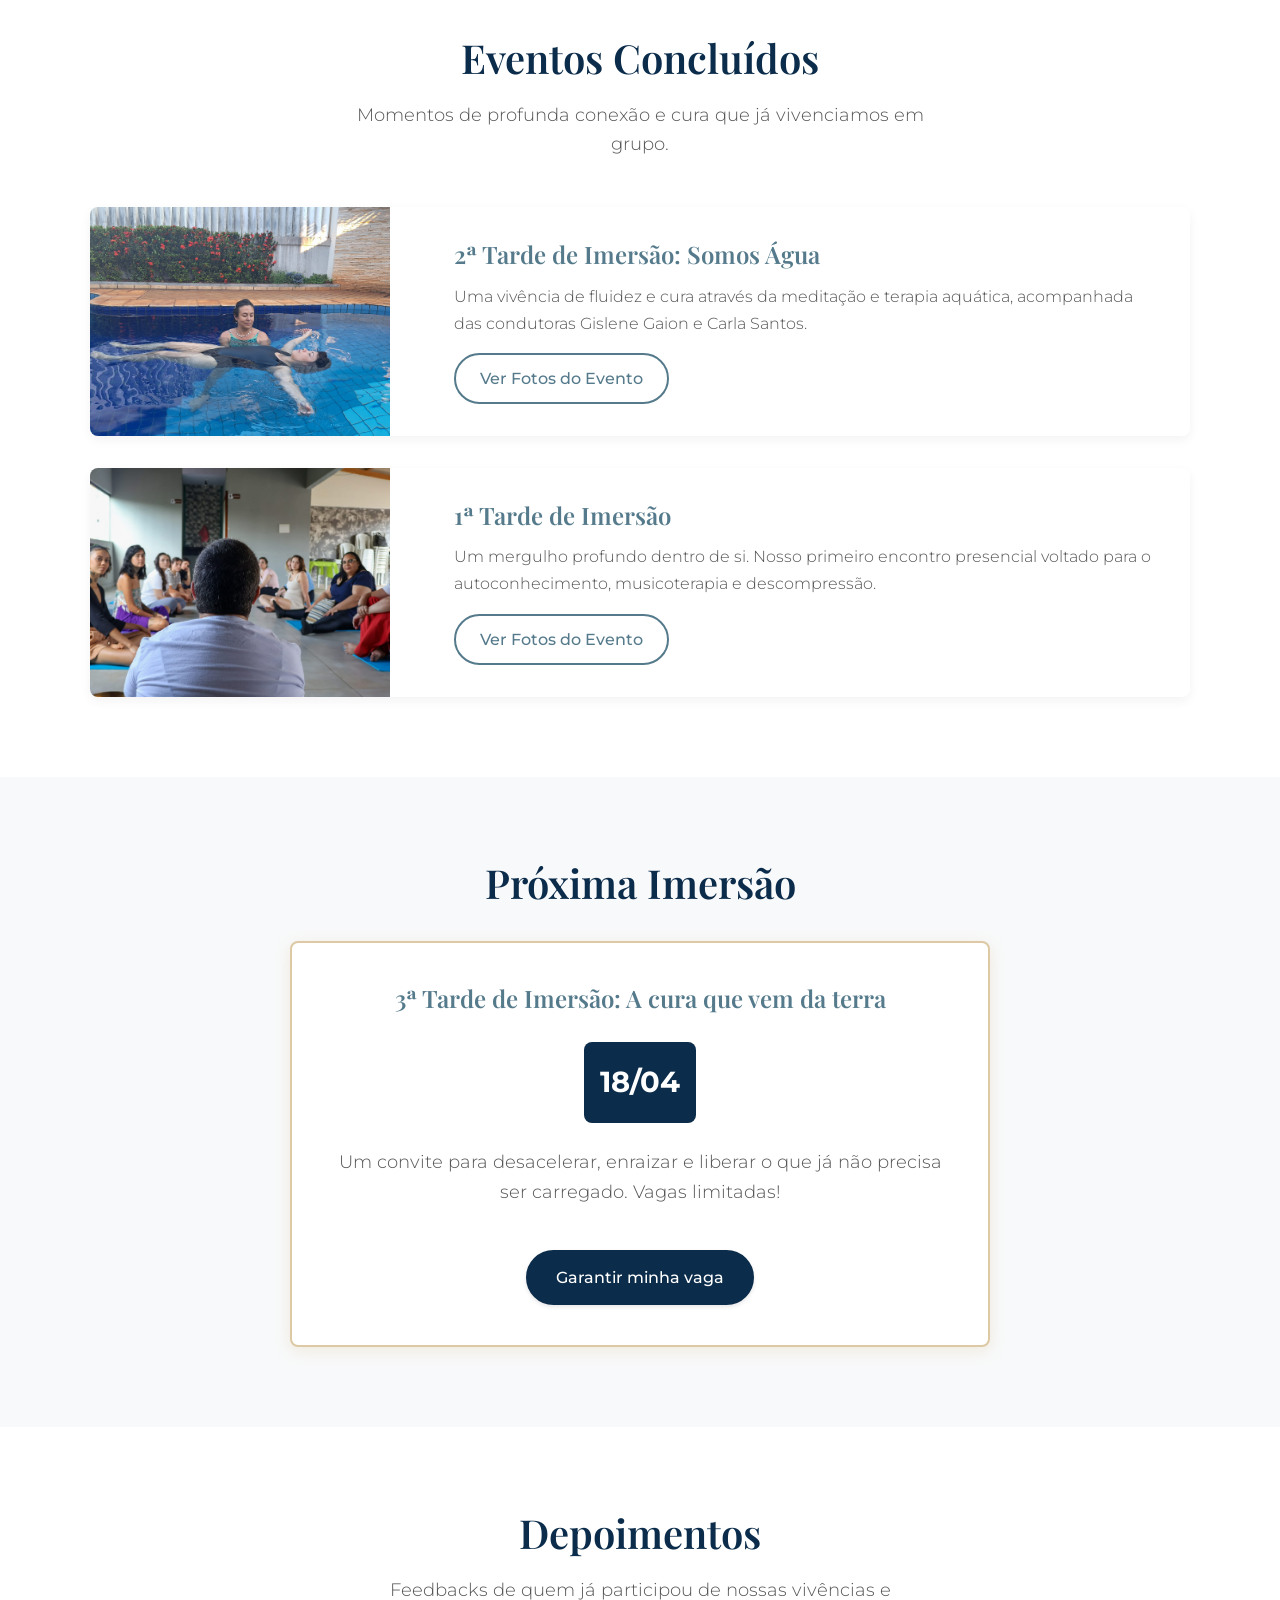
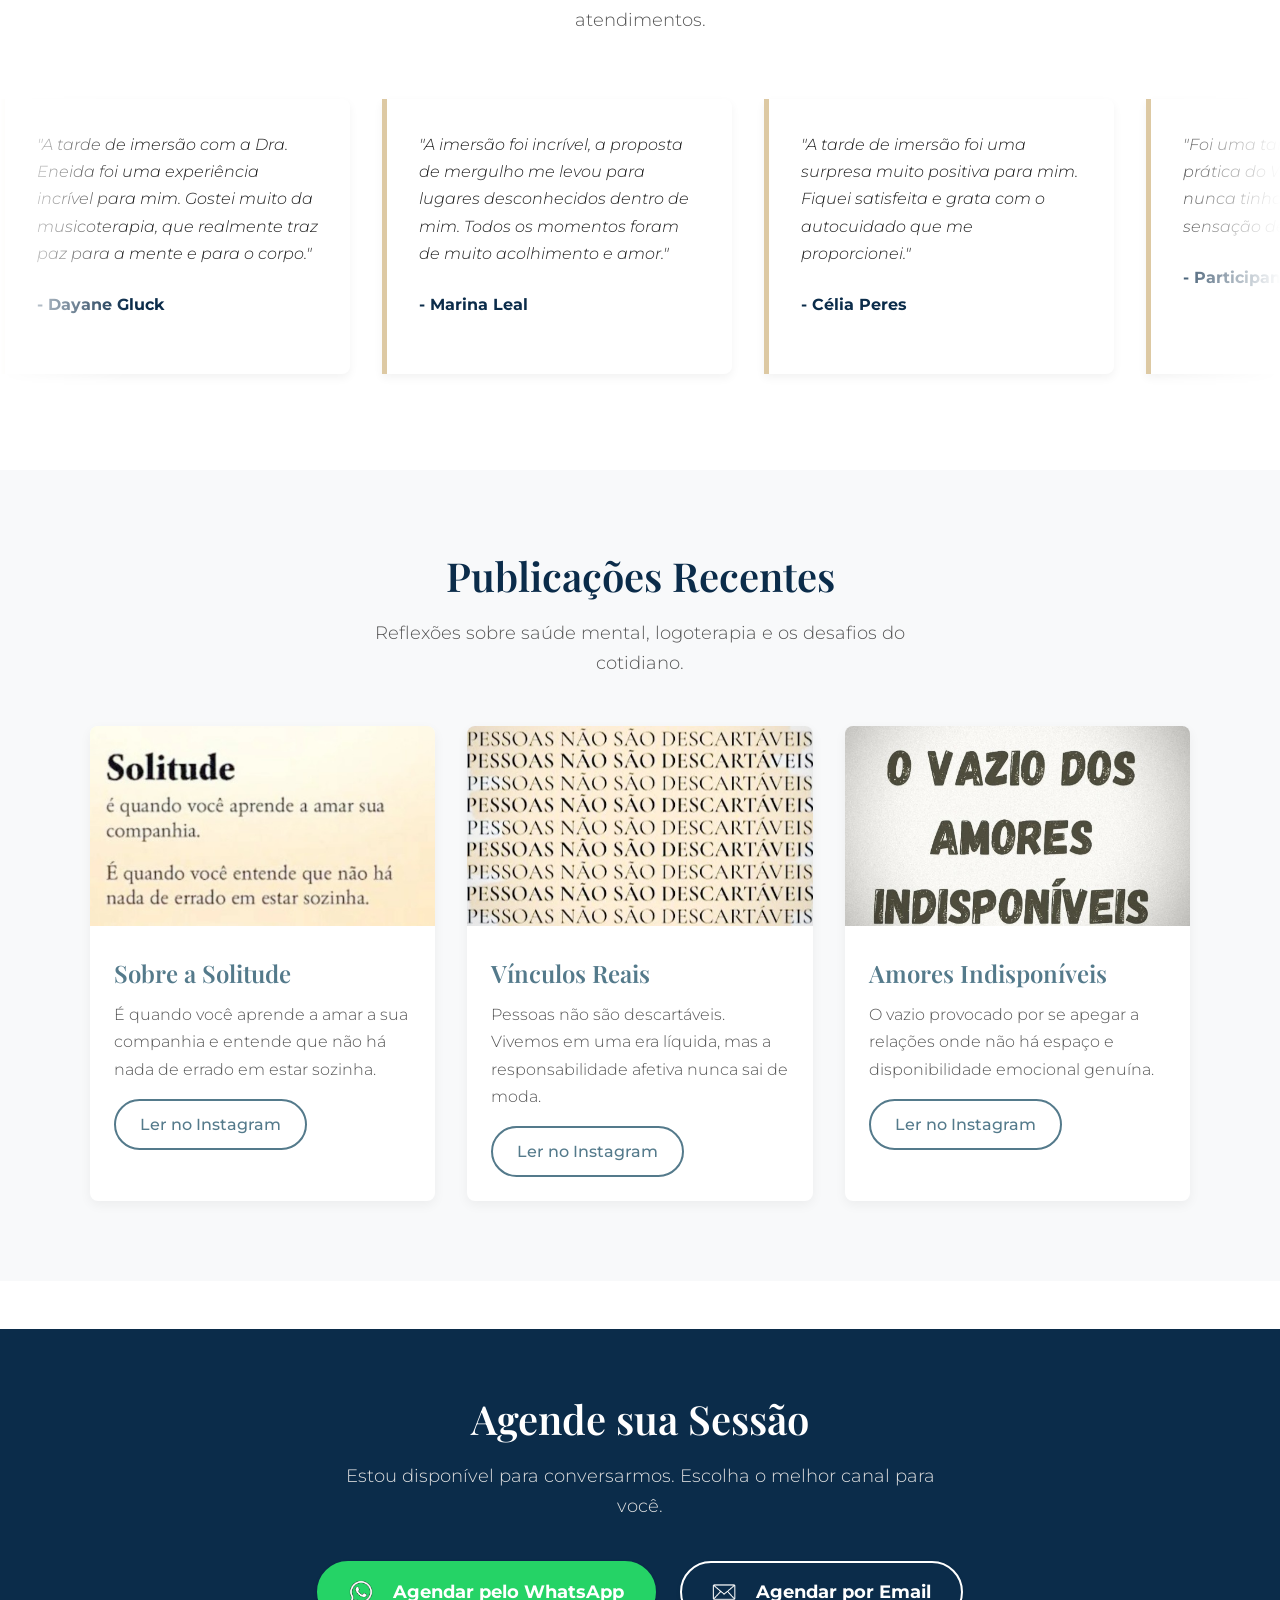
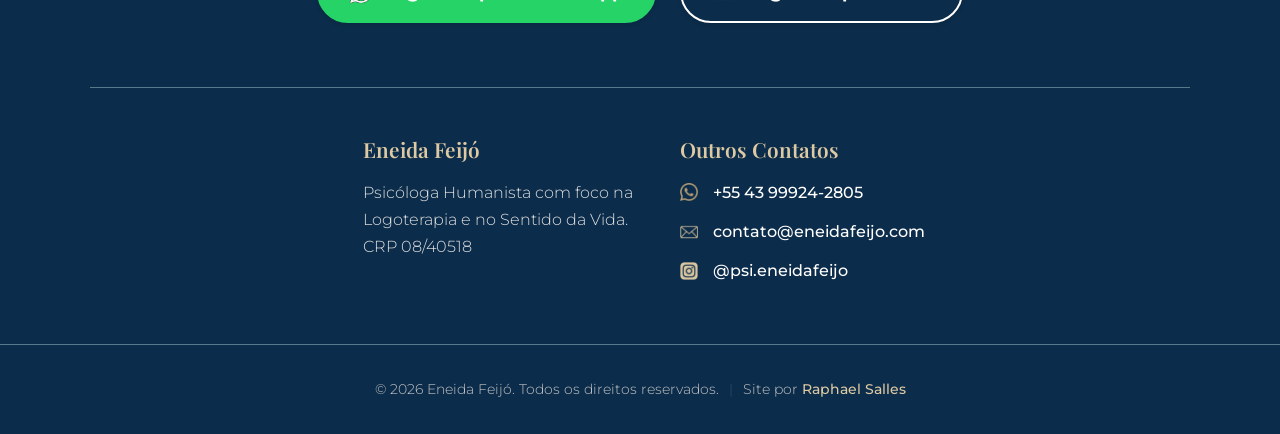
==== commit 3dda5e87: "feat: update event date and refactor HTML structure for Tarde de Imersão page refactor: remove inlin" ====
--- a/index.html
+++ b/index.html
@@ -1,18 +1,22 @@
 <!DOCTYPE html>
 <html lang="pt-br">
+
 <head>
     <meta charset="UTF-8">
     <meta name="viewport" content="width=device-width, initial-scale=1.0">
     <title>Eneida Feijó - Psicóloga Humanista</title>
-    
-    <link rel="icon" type="image/png" href="assets/images/ui/logo.png">
-    
+
+    <link rel="icon" type="image/png" href="./assets/images/ui/logo.png">
+
     <link rel="stylesheet" href="./assets/css/main.css">
-    
+
     <link rel="preconnect" href="https://fonts.googleapis.com">
     <link rel="preconnect" href="https://fonts.gstatic.com" crossorigin>
-    <link href="https://fonts.googleapis.com/css2?family=Montserrat:wght@300;400;500;700&family=Playfair+Display:wght@400;600&display=swap" rel="stylesheet">
+    <link
+        href="https://fonts.googleapis.com/css2?family=Montserrat:wght@300;400;500;700&family=Playfair+Display:wght@400;600&display=swap"
+        rel="stylesheet">
 </head>
+
 <body>
 
     <div id="app-banner"></div>
@@ -22,11 +26,12 @@
         <section id="home" class="section-home">
             <div class="container">
                 <div class="home-grid">
-                    
+
                     <div class="home-text">
                         <h1>Eneida Feijó</h1>
-                        <p class="subtitle">Psicóloga Humanista com foco na Logoterapia e no Sentido da Vida.<br>CRP 08/40518</p>
-                        
+                        <p class="subtitle">Psicóloga Humanista com foco na Logoterapia e no Sentido da Vida.<br>CRP
+                            08/40518</p>
+
                         <div class="social-icons">
                             <a href="https://www.instagram.com/psi.eneidafeijo/" target="_blank" aria-label="Instagram">
                                 <img src="./assets/images/ui/instagram-azul.png" alt="Instagram" class="icon-intro">
@@ -39,18 +44,25 @@
                             </a>
                         </div>
                     </div>
-                    
+
                     <div class="home-image">
                         <img src="./assets/images/profissionais/eneida-portfolio.jpg" alt="Psicóloga Eneida Feijó">
                     </div>
-                    
+
                     <div class="home-bio">
                         <h2>Sobre mim</h2>
-                        <p>Sou psicóloga humanista, dedicada a auxiliar pessoas a encontrarem sentido em suas vidas e superarem angústias através do autoconhecimento e de um acolhimento terapêutico genuíno. Acredito que, por mais difíceis que sejam as circunstâncias, sempre há espaço para a liberdade de escolha e para a construção de uma vida com propósito.</p>
+                        <p>Sou psicóloga humanista, dedicada a auxiliar pessoas a encontrarem sentido em suas vidas e
+                            superarem angústias através do autoconhecimento e de um acolhimento terapêutico genuíno.
+                            Acredito que, por mais difíceis que sejam as circunstâncias, sempre há espaço para a
+                            liberdade de escolha e para a construção de uma vida com propósito.</p>
                     </div>
-                    
+
                     <div class="home-video-wrapper">
-                        <iframe src="https://www.youtube.com/embed/_Vg9Pw6vUlU?si=SUYnvyEhjFd2YHaq?rel=0&modestbranding=1" title="Apresentação Eneida Feijó" frameborder="0" allow="accelerometer; autoplay; clipboard-write; encrypted-media; gyroscope; picture-in-picture" allowfullscreen></iframe>
+                        <iframe
+                            src="https://www.youtube.com/embed/_Vg9Pw6vUlU?si=SUYnvyEhjFd2YHaq?rel=0&modestbranding=1"
+                            title="Apresentação Eneida Feijó" frameborder="0"
+                            allow="accelerometer; autoplay; clipboard-write; encrypted-media; gyroscope; picture-in-picture"
+                            allowfullscreen></iframe>
                     </div>
 
                 </div>
@@ -61,7 +73,7 @@
             <div class="container">
                 <h2 class="section-title">Eventos Concluídos</h2>
                 <p class="section-subtitle">Momentos de profunda conexão e cura que já vivenciamos em grupo.</p>
-                
+
                 <div class="event-grid">
                     <div class="event-card">
                         <div class="event-card-image">
@@ -69,19 +81,21 @@
                         </div>
                         <div class="event-card-content">
                             <h3>2ª Tarde de Imersão: Somos Água</h3>
-                            <p>Uma vivência de fluidez e cura através da meditação e terapia aquática, acompanhada das condutoras Gislene Gaion e Carla Santos.</p>
-                            <a href="./pages/tardedeimersao2/index.html" class="btn-secondary">Ver Fotos do Evento</a>
+                            <p>Uma vivência de fluidez e cura através da meditação e terapia aquática, acompanhada das
+                                condutoras Gislene Gaion e Carla Santos.</p>
+                            <a href="pages/tardedeimersao2/index.html" class="btn-secondary">Ver Fotos do Evento</a>
                         </div>
                     </div>
-                    
+
                     <div class="event-card">
                         <div class="event-card-image">
                             <img src="./assets/images/eventos/evento-tarde-de-imersao-1.jpg" alt="1ª Tarde de Imersão">
                         </div>
                         <div class="event-card-content">
                             <h3>1ª Tarde de Imersão</h3>
-                            <p>Um mergulho profundo dentro de si. Nosso primeiro encontro presencial voltado para o autoconhecimento, musicoterapia e descompressão.</p>
-                            <a href="./pages/tardedeimersao1/index.html" class="btn-secondary">Ver Fotos do Evento</a>
+                            <p>Um mergulho profundo dentro de si. Nosso primeiro encontro presencial voltado para o
+                                autoconhecimento, musicoterapia e descompressão.</p>
+                            <a href="pages/tardedeimersao1/index.html" class="btn-secondary">Ver Fotos do Evento</a>
                         </div>
                     </div>
                 </div>
@@ -93,10 +107,11 @@
                 <h2 class="section-title">Próxima Imersão</h2>
                 <div class="save-the-date-card">
                     <h3>3ª Tarde de Imersão: A cura que vem da terra</h3>
-                    <div class="date-box">11/04</div>
-                    <p>Um convite para desacelerar, enraizar e liberar o que já não precisa ser carregado. Vagas limitadas!</p>
+                    <div class="date-box">18/04</div>
+                    <p>Um convite para desacelerar, enraizar e liberar o que já não precisa ser carregado. Vagas
+                        limitadas!</p>
                     <br>
-                    <a href="./pages/tardedeimersao3/index.html" class="btn-primary">Garantir minha vaga</a>
+                    <a href="pages/tardedeimersao3/index.html" class="btn-primary">Garantir minha vaga</a>
                 </div>
             </div>
         </section>
@@ -106,27 +121,32 @@
                 <h2 class="section-title">Depoimentos</h2>
                 <p class="section-subtitle">Feedbacks de quem já participou de nossas vivências e atendimentos.</p>
             </div>
-            
+
             <div class="testimonial-scroller">
                 <div class="testimonial-scroller-inner">
                     <div class="testimonial-card-scrolling">
-                        <p class="quote">"A tarde de imersão com a Dra. Eneida foi uma experiência incrível para mim. Gostei muito da musicoterapia, que realmente traz paz para a mente e para o corpo."</p>
+                        <p class="quote">"A tarde de imersão com a Dra. Eneida foi uma experiência incrível para mim.
+                            Gostei muito da musicoterapia, que realmente traz paz para a mente e para o corpo."</p>
                         <span class="author">- Dayane Gluck</span>
                     </div>
                     <div class="testimonial-card-scrolling">
-                        <p class="quote">"A imersão foi incrível, a proposta de mergulho me levou para lugares desconhecidos dentro de mim. Todos os momentos foram de muito acolhimento e amor."</p>
+                        <p class="quote">"A imersão foi incrível, a proposta de mergulho me levou para lugares
+                            desconhecidos dentro de mim. Todos os momentos foram de muito acolhimento e amor."</p>
                         <span class="author">- Marina Leal</span>
                     </div>
                     <div class="testimonial-card-scrolling">
-                        <p class="quote">"A tarde de imersão foi uma surpresa muito positiva para mim. Fiquei satisfeita e grata com o autocuidado que me proporcionei."</p>
+                        <p class="quote">"A tarde de imersão foi uma surpresa muito positiva para mim. Fiquei satisfeita
+                            e grata com o autocuidado que me proporcionei."</p>
                         <span class="author">- Célia Peres</span>
                     </div>
                     <div class="testimonial-card-scrolling">
-                        <p class="quote">"Foi uma tarde revigorante. A prática do Watsu foi algo que nunca tinha experimentado, uma sensação de leveza total."</p>
+                        <p class="quote">"Foi uma tarde revigorante. A prática do Watsu foi algo que nunca tinha
+                            experimentado, uma sensação de leveza total."</p>
                         <span class="author">- Participante da Imersão 2</span>
                     </div>
                     <div class="testimonial-card-scrolling">
-                        <p class="quote">"Sair da rotina e conectar com a água foi essencial para meu final de ano. Gratidão Eneida!"</p>
+                        <p class="quote">"Sair da rotina e conectar com a água foi essencial para meu final de ano.
+                            Gratidão Eneida!"</p>
                         <span class="author">- Participante da Imersão 2</span>
                     </div>
                 </div>
@@ -137,25 +157,33 @@
             <div class="container">
                 <h2 class="section-title">Publicações Recentes</h2>
                 <p class="section-subtitle">Reflexões sobre saúde mental, logoterapia e os desafios do cotidiano.</p>
-                
+
                 <div class="publication-grid">
                     <div class="publication-card">
                         <img src="./assets/images/posts/post-solitude-amar-a-propria-companhia.jpeg" alt="Solitude">
                         <h3>Sobre a Solitude</h3>
-                        <p>É quando você aprende a amar a sua companhia e entende que não há nada de errado em estar sozinha.</p>
-                        <a href="https://www.instagram.com/p/DOPGVZWkYAW/?igsh=dzVzY2w1NGh0NGZo&img_index=1" target="_blank" class="btn-secondary">Ler no Instagram</a>
+                        <p>É quando você aprende a amar a sua companhia e entende que não há nada de errado em estar
+                            sozinha.</p>
+                        <a href="https://www.instagram.com/p/DOPGVZWkYAW/?igsh=dzVzY2w1NGh0NGZo&img_index=1"
+                            target="_blank" class="btn-secondary">Ler no Instagram</a>
                     </div>
                     <div class="publication-card">
-                        <img src="./assets/images/posts/post-pessoas-nao-sao-descartaveis.jpeg" alt="Pessoas não são descartáveis">
+                        <img src="./assets/images/posts/post-pessoas-nao-sao-descartaveis.jpeg"
+                            alt="Pessoas não são descartáveis">
                         <h3>Vínculos Reais</h3>
-                        <p>Pessoas não são descartáveis. Vivemos em uma era líquida, mas a responsabilidade afetiva nunca sai de moda.</p>
-                        <a href="https://www.instagram.com/p/DOH5jujEdta/?igsh=MXU3M2F1MHpsc2RhYg%3D%3D" target="_blank" class="btn-secondary">Ler no Instagram</a>
+                        <p>Pessoas não são descartáveis. Vivemos em uma era líquida, mas a responsabilidade afetiva
+                            nunca sai de moda.</p>
+                        <a href="https://www.instagram.com/p/DOH5jujEdta/?igsh=MXU3M2F1MHpsc2RhYg%3D%3D" target="_blank"
+                            class="btn-secondary">Ler no Instagram</a>
                     </div>
                     <div class="publication-card">
-                        <img src="./assets/images/posts/post-o-vazio-dos-amores-indisponiveis.jpeg" alt="O vazio dos amores indisponíveis">
+                        <img src="./assets/images/posts/post-o-vazio-dos-amores-indisponiveis.jpeg"
+                            alt="O vazio dos amores indisponíveis">
                         <h3>Amores Indisponíveis</h3>
-                        <p>O vazio provocado por se apegar a relações onde não há espaço e disponibilidade emocional genuína.</p>
-                        <a href="https://www.instagram.com/p/DRIhol_EYol/?igsh=MXVjd3Rtd3o1OWtwOA%3D%3D" target="_blank" class="btn-secondary">Ler no Instagram</a>
+                        <p>O vazio provocado por se apegar a relações onde não há espaço e disponibilidade emocional
+                            genuína.</p>
+                        <a href="https://www.instagram.com/p/DRIhol_EYol/?igsh=MXVjd3Rtd3o1OWtwOA%3D%3D" target="_blank"
+                            class="btn-secondary">Ler no Instagram</a>
                     </div>
                 </div>
             </div>
@@ -166,4 +194,5 @@
 
     <script type="module" src="./assets/js/main.js"></script>
 </body>
+
 </html>
--- a/assets/css/main.css
+++ b/assets/css/main.css
@@ -2,9 +2,10 @@
    Main CSS File - Orquestrador de Estilos
    ========================================================================== */
 
-/* 1. Base (Variáveis, Reset, Tipografia) */
+/* 1. Base (Variáveis, Reset, Tipografia, Utilidades) */
 @import url('base/variables.css');
 @import url('base/reset.css');
+@import url('base/utilities.css');
 
 /* 2. Layout (Estruturas globais, Header, Footer) */
 @import url('layout/header.css');
@@ -18,4 +19,5 @@
 
 /* 4. Páginas (Estilos específicos de escopo) */
 @import url('pages/home.css');
-@import url('pages/eventos.css');+@import url('pages/eventos.css');
+@import url('pages/success.css');
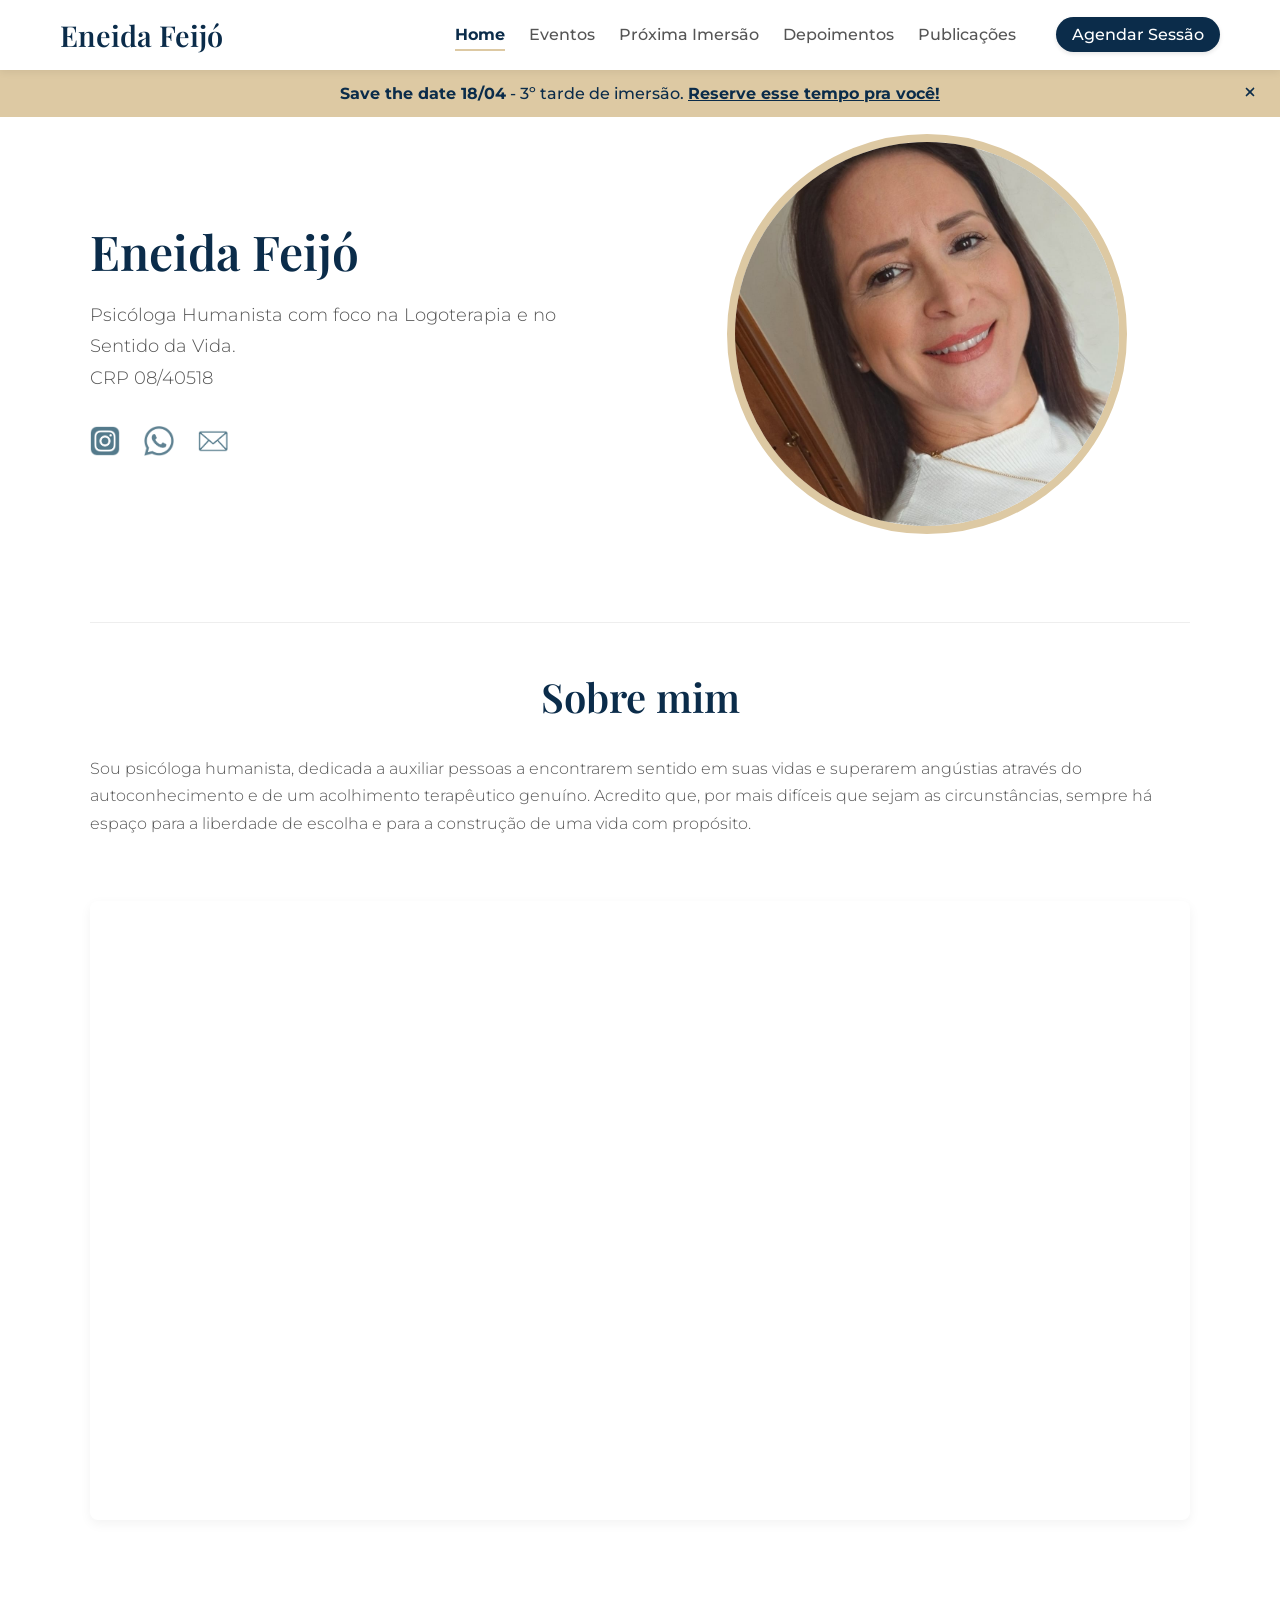
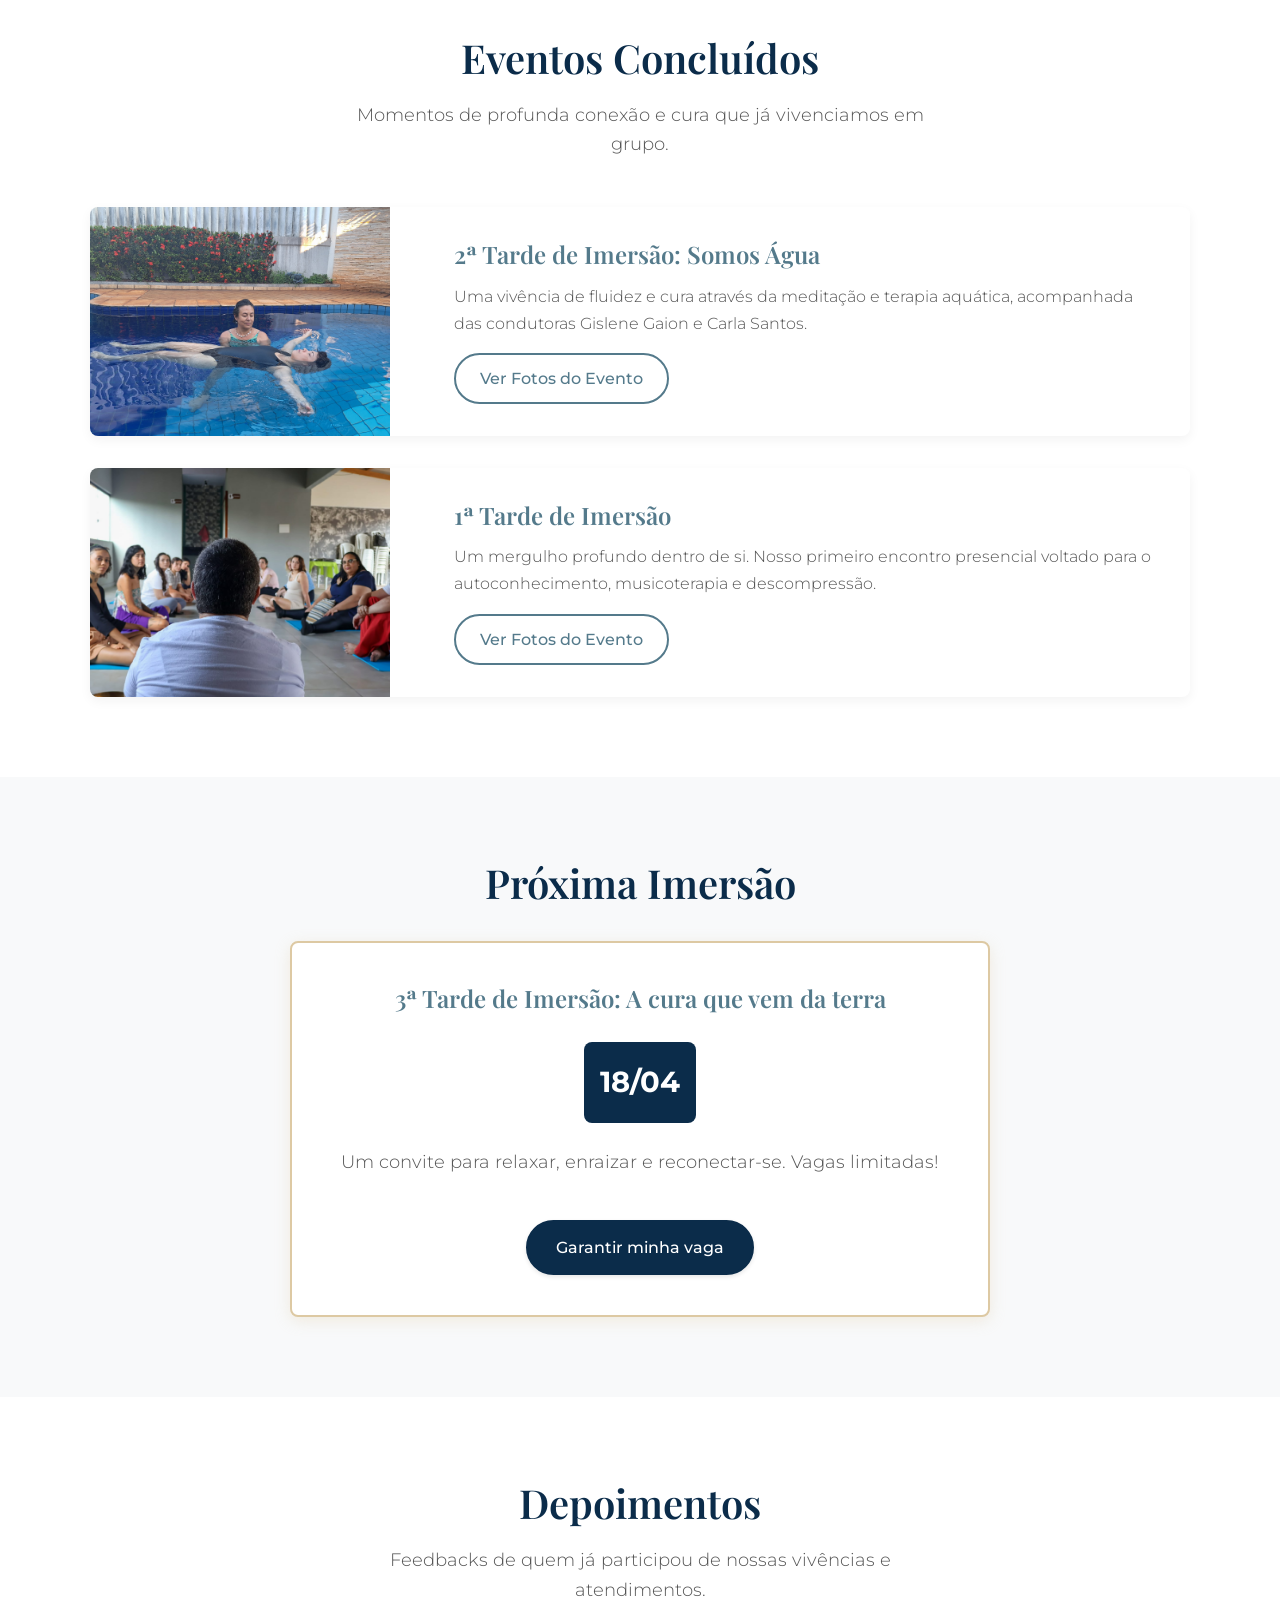
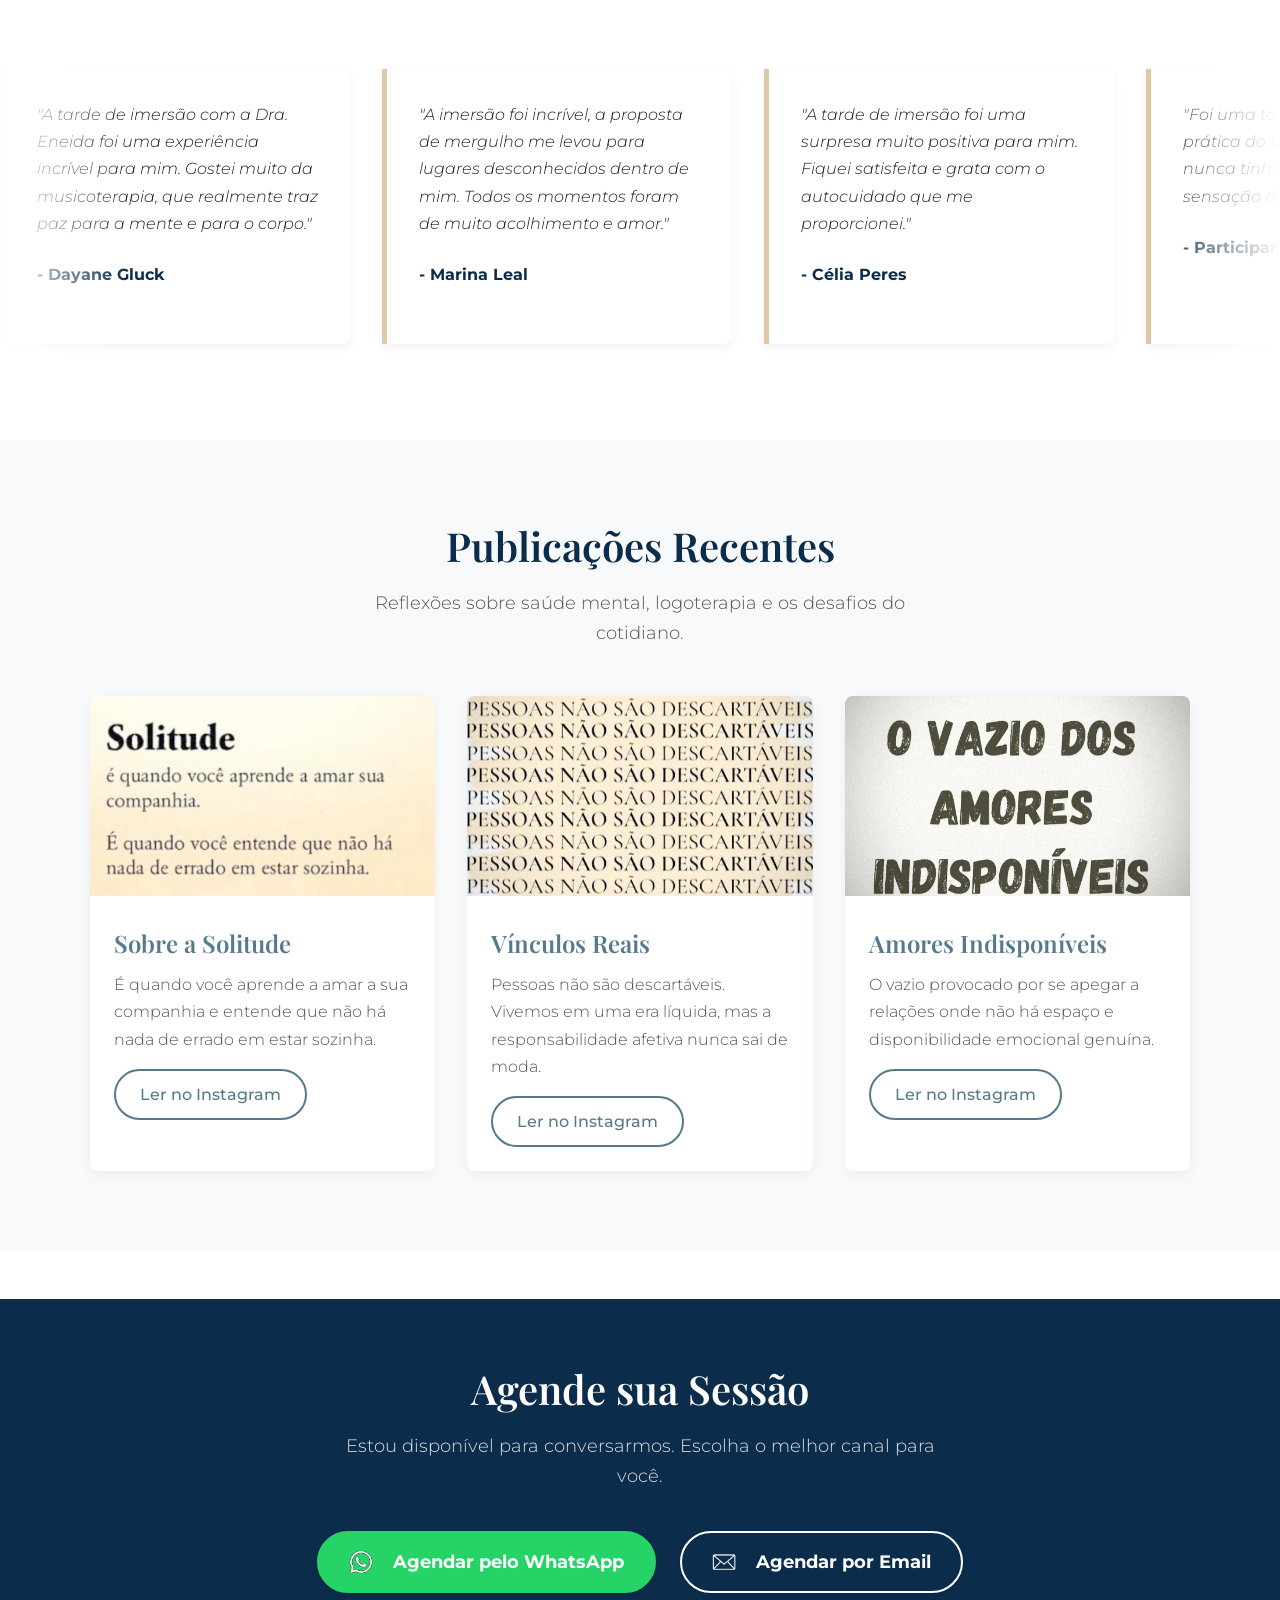
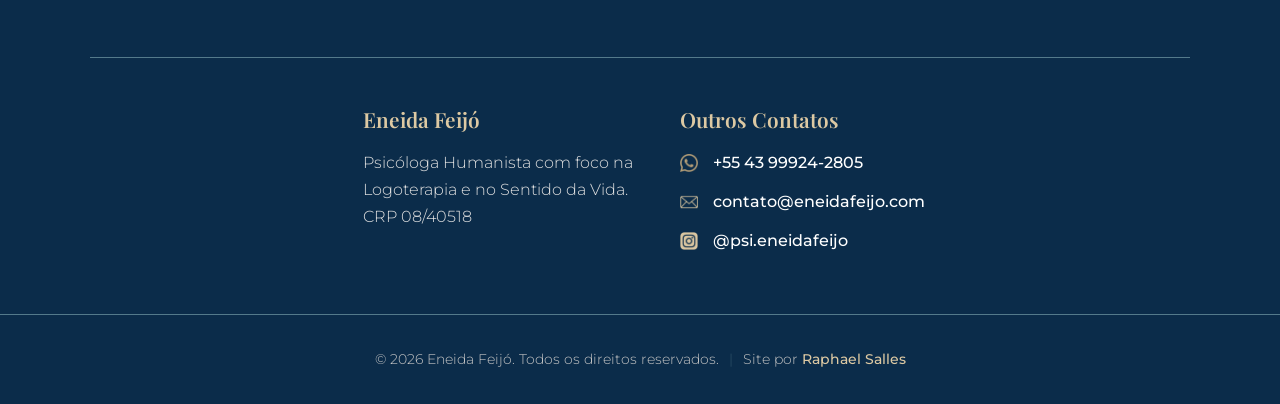
==== commit edda5e3e: "feat: update event descriptions for Tarde de Imersão page" ====
--- a/index.html
+++ b/index.html
@@ -108,7 +108,7 @@
                 <div class="save-the-date-card">
                     <h3>3ª Tarde de Imersão: A cura que vem da terra</h3>
                     <div class="date-box">18/04</div>
-                    <p>Um convite para desacelerar, enraizar e liberar o que já não precisa ser carregado. Vagas
+                    <p>Um convite para relaxar, enraizar e reconectar-se. Vagas
                         limitadas!</p>
                     <br>
                     <a href="pages/tardedeimersao3/index.html" class="btn-primary">Garantir minha vaga</a>
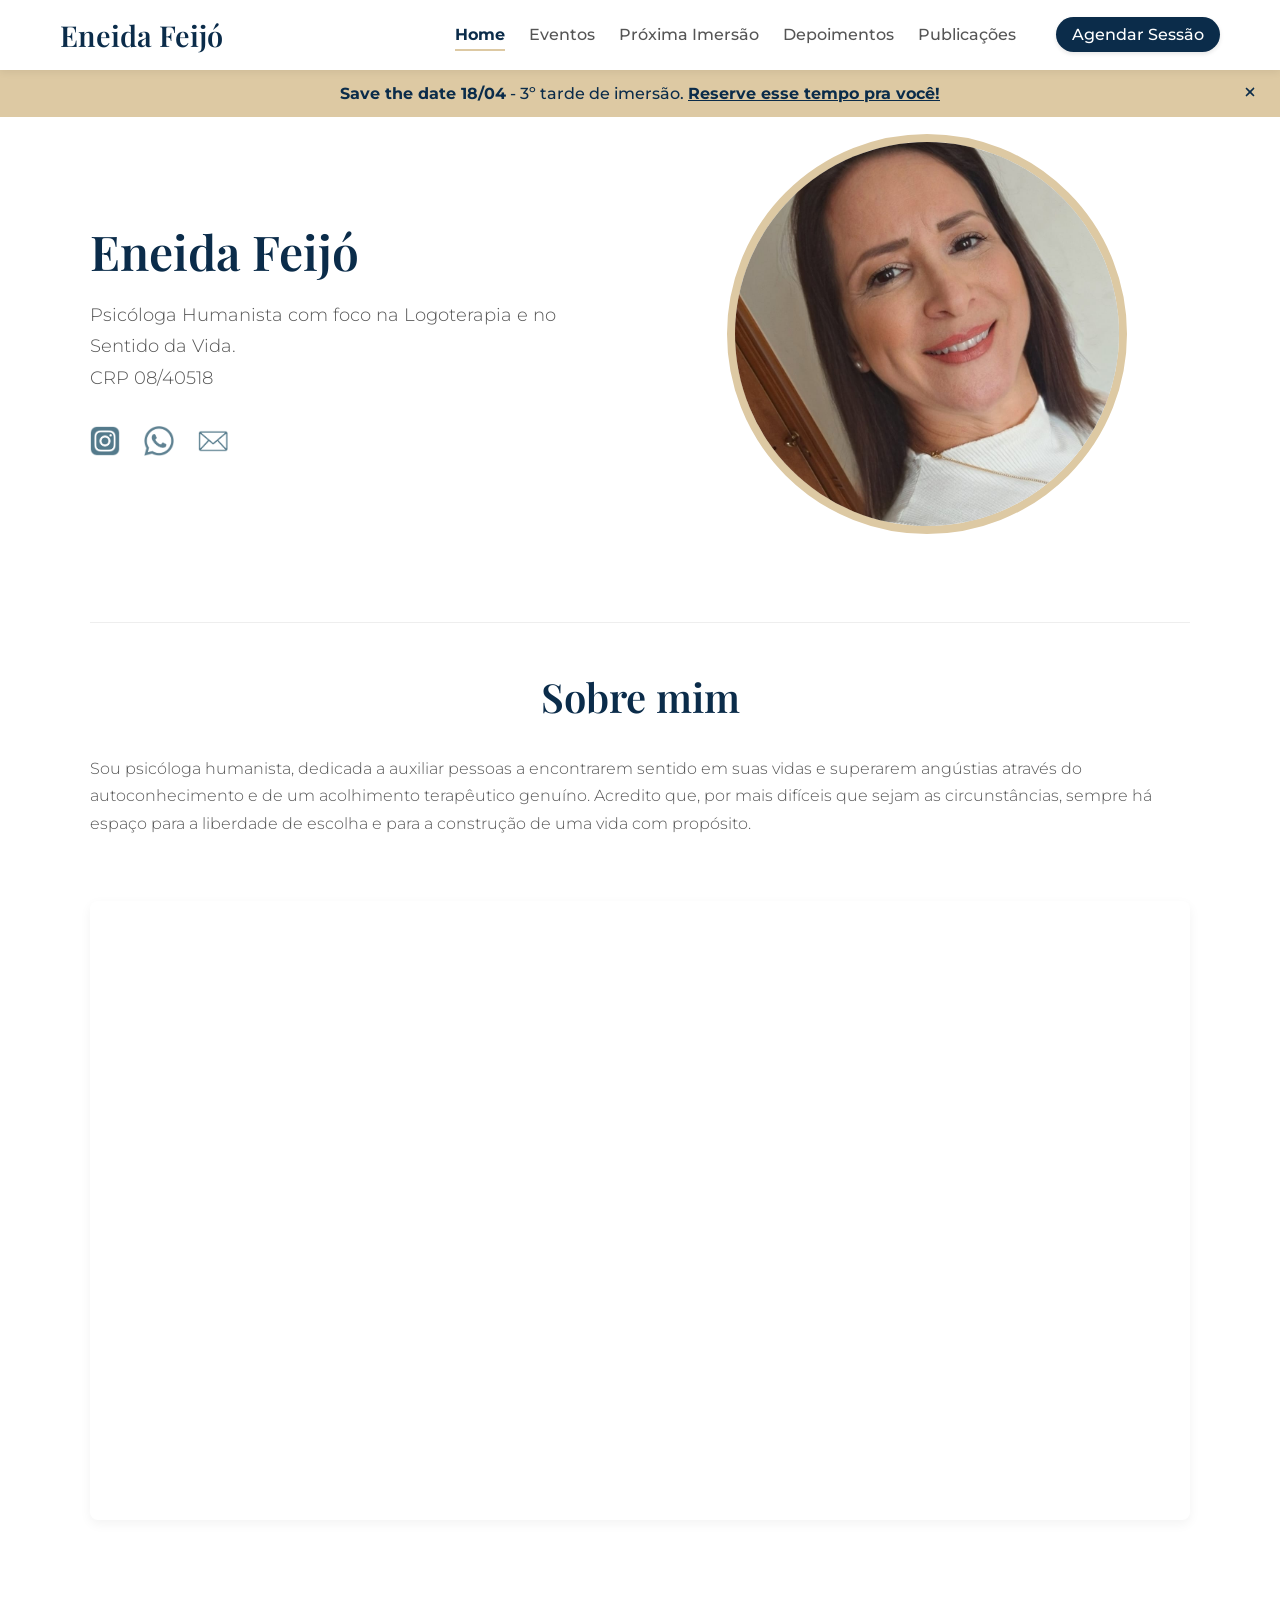
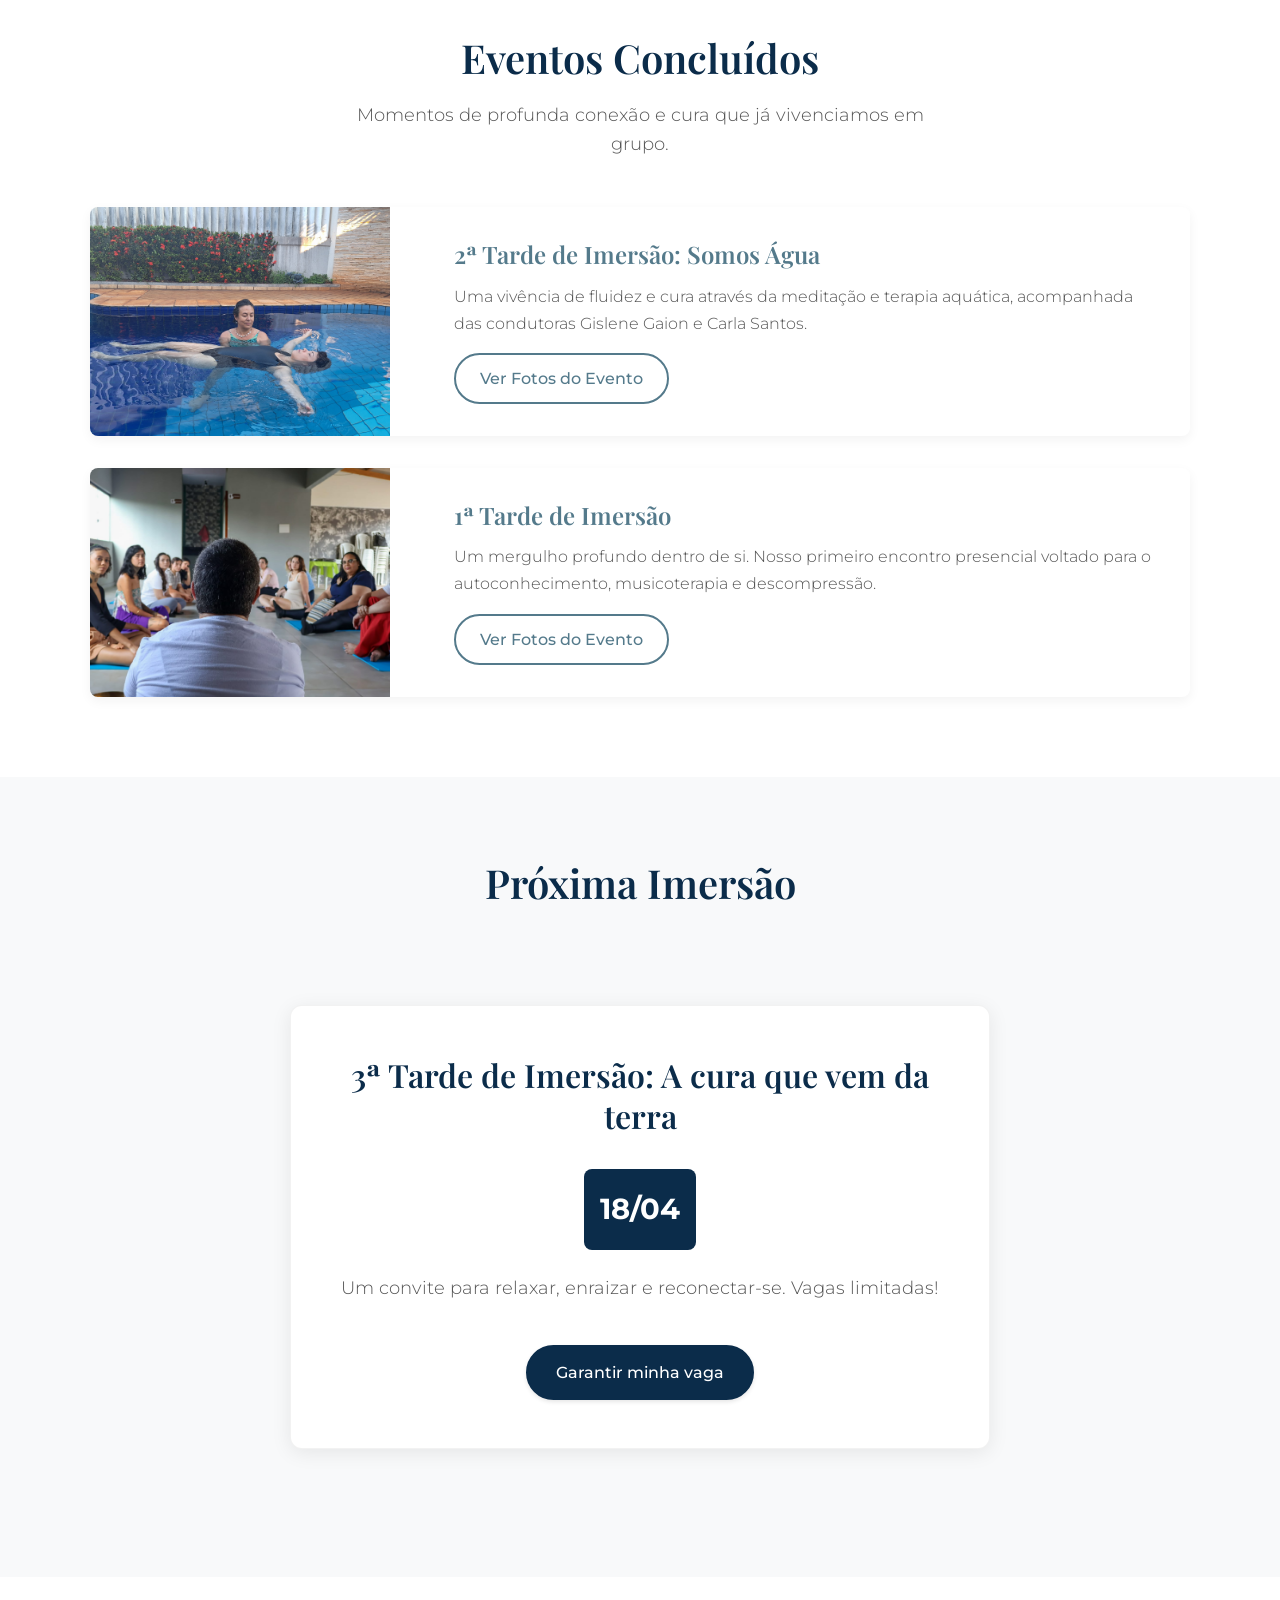
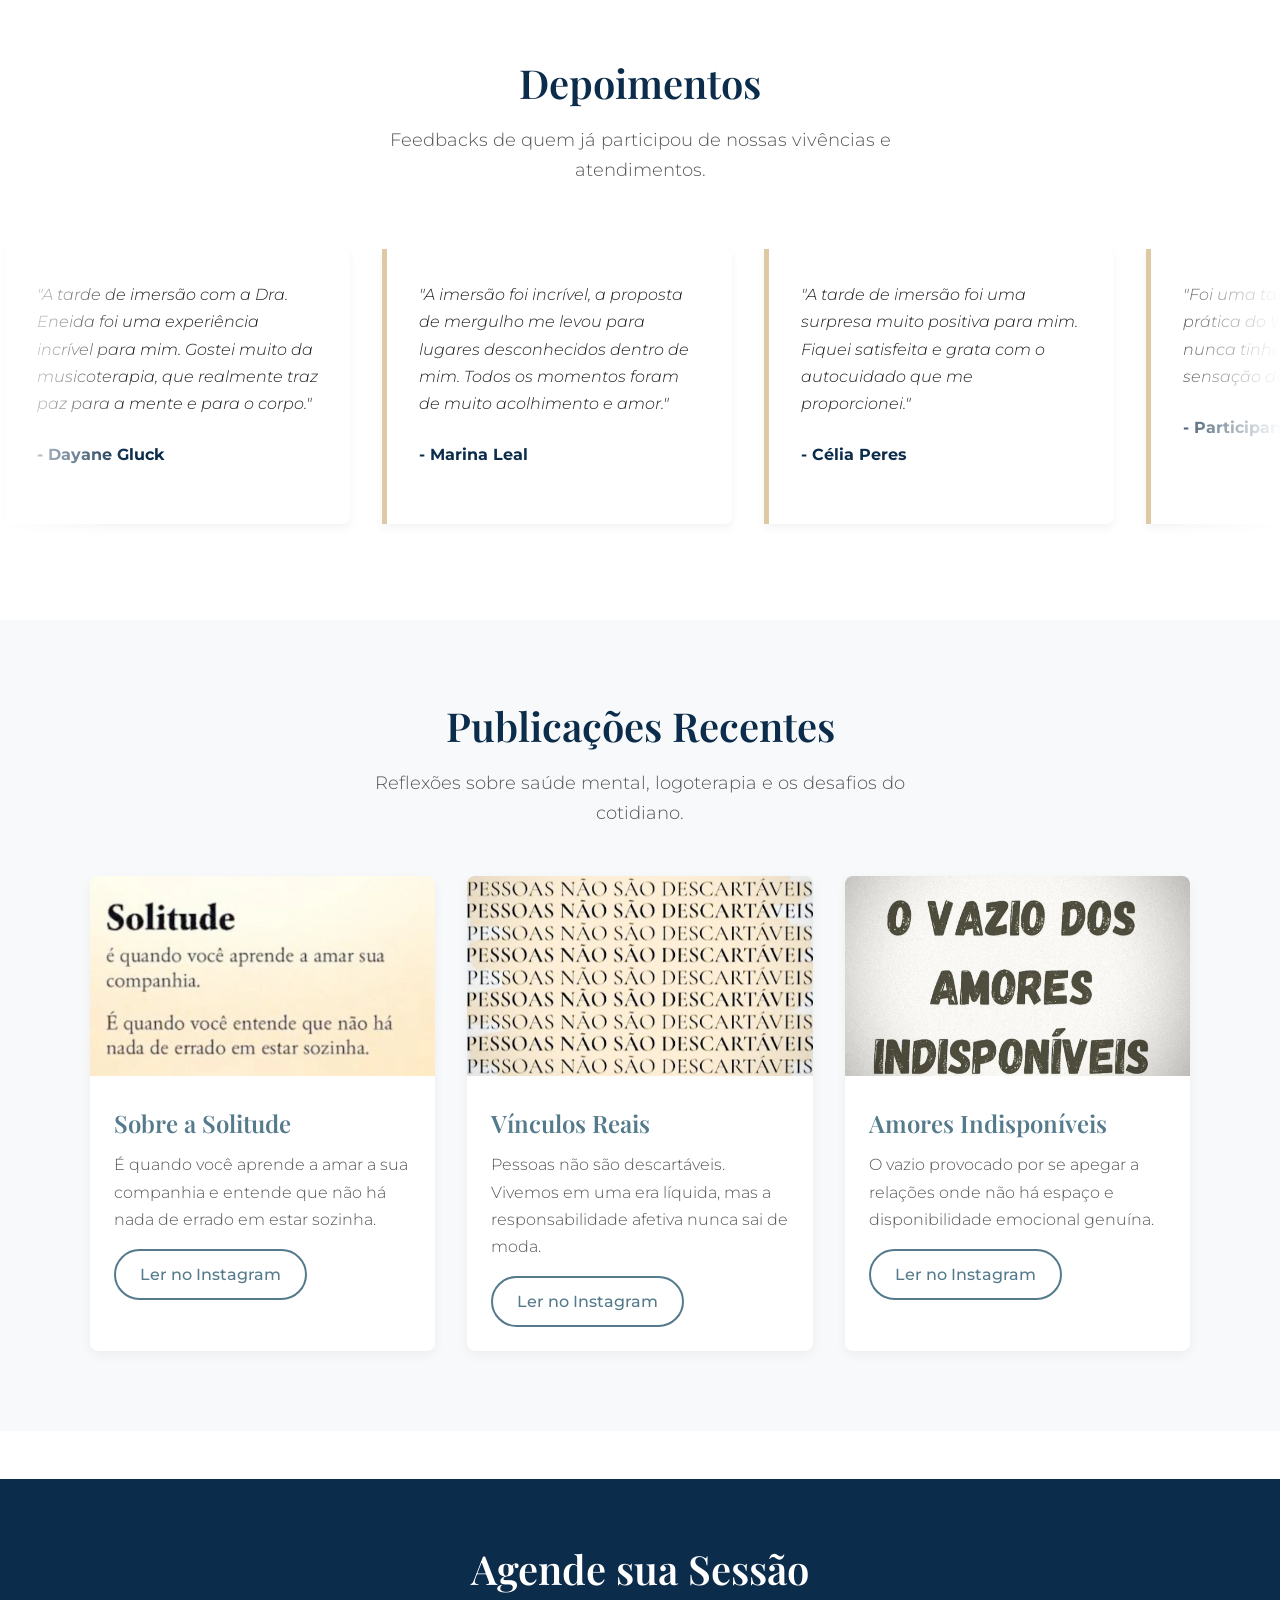
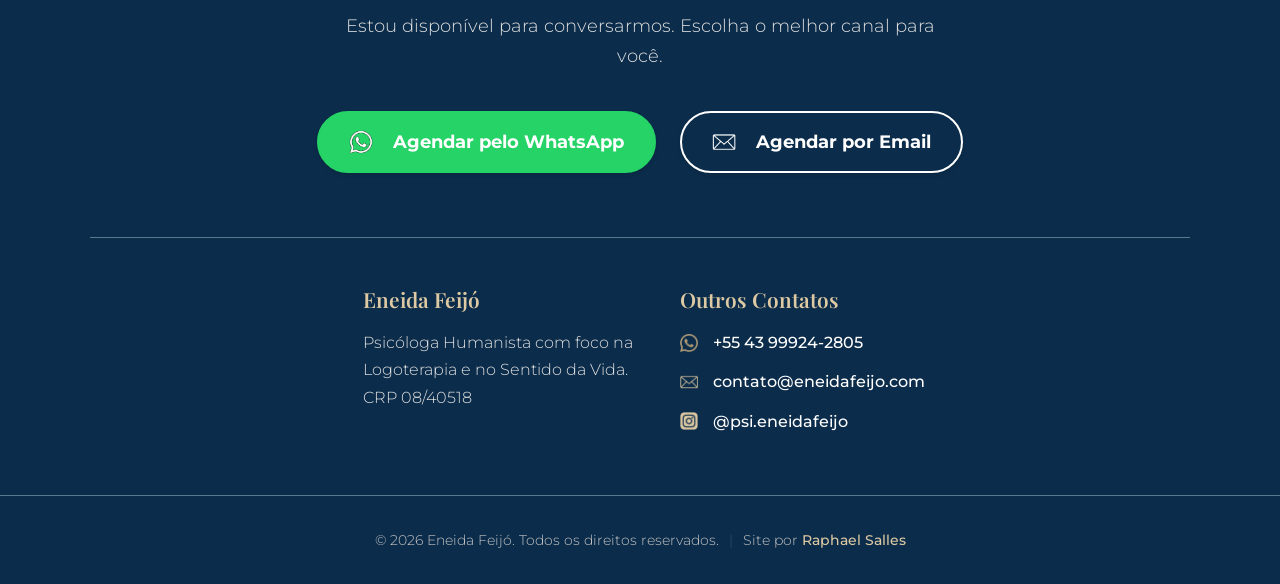
==== commit 221596a1: "feat: implement upcoming events section with placeholder functionality" ====
--- a/index.html
+++ b/index.html
@@ -105,13 +105,15 @@
         <section id="proximos-eventos" class="section-common section-bg-alt">
             <div class="container">
                 <h2 class="section-title">Próxima Imersão</h2>
-                <div class="save-the-date-card">
-                    <h3>3ª Tarde de Imersão: A cura que vem da terra</h3>
-                    <div class="date-box">18/04</div>
-                    <p>Um convite para relaxar, enraizar e reconectar-se. Vagas
-                        limitadas!</p>
-                    <br>
-                    <a href="pages/tardedeimersao3/index.html" class="btn-primary">Garantir minha vaga</a>
+                <div class="upcoming-event-container">
+                    <div class="save-the-date-card">
+                        <h3>3ª Tarde de Imersão: A cura que vem da terra</h3>
+                        <div class="date-box">18/04</div>
+                        <p>Um convite para relaxar, enraizar e reconectar-se. Vagas
+                            limitadas!</p>
+                        <br>
+                        <a href="pages/tardedeimersao3/index.html" class="btn-primary">Garantir minha vaga</a>
+                    </div>
                 </div>
             </div>
         </section>
